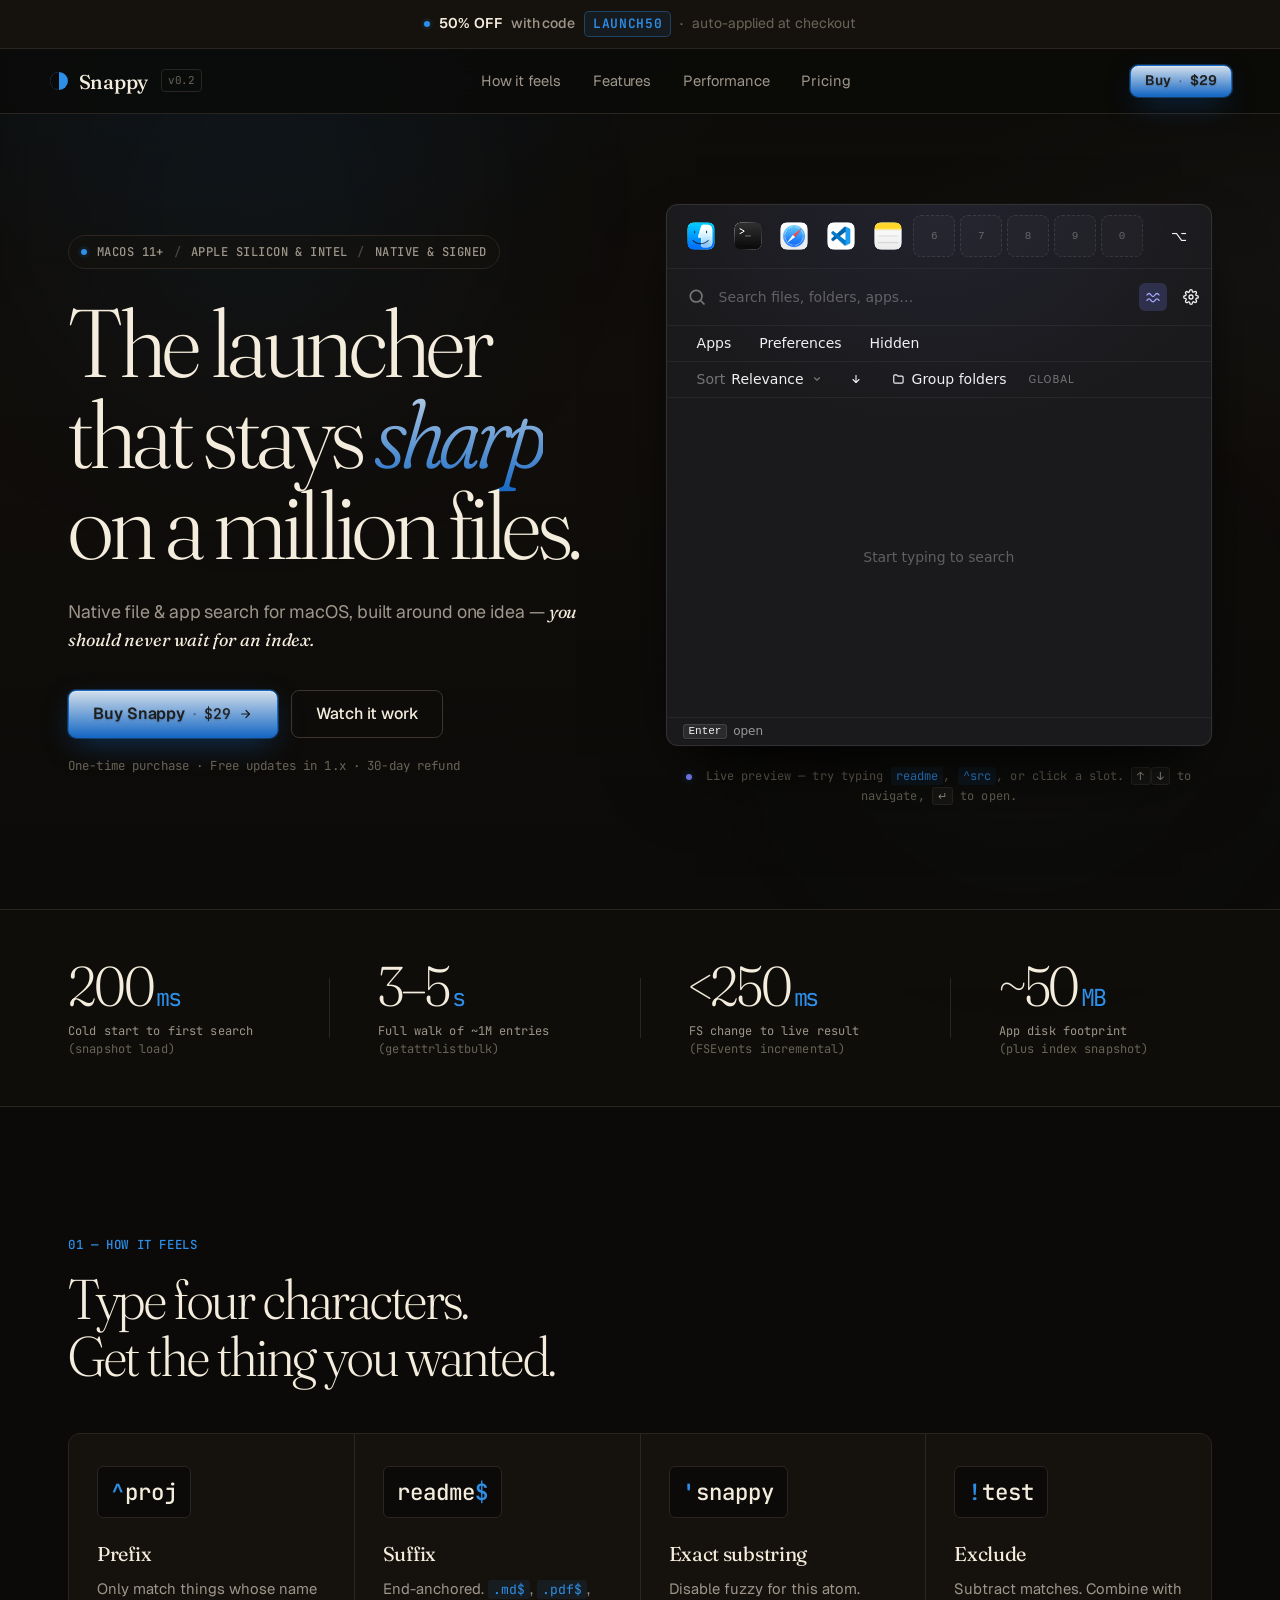
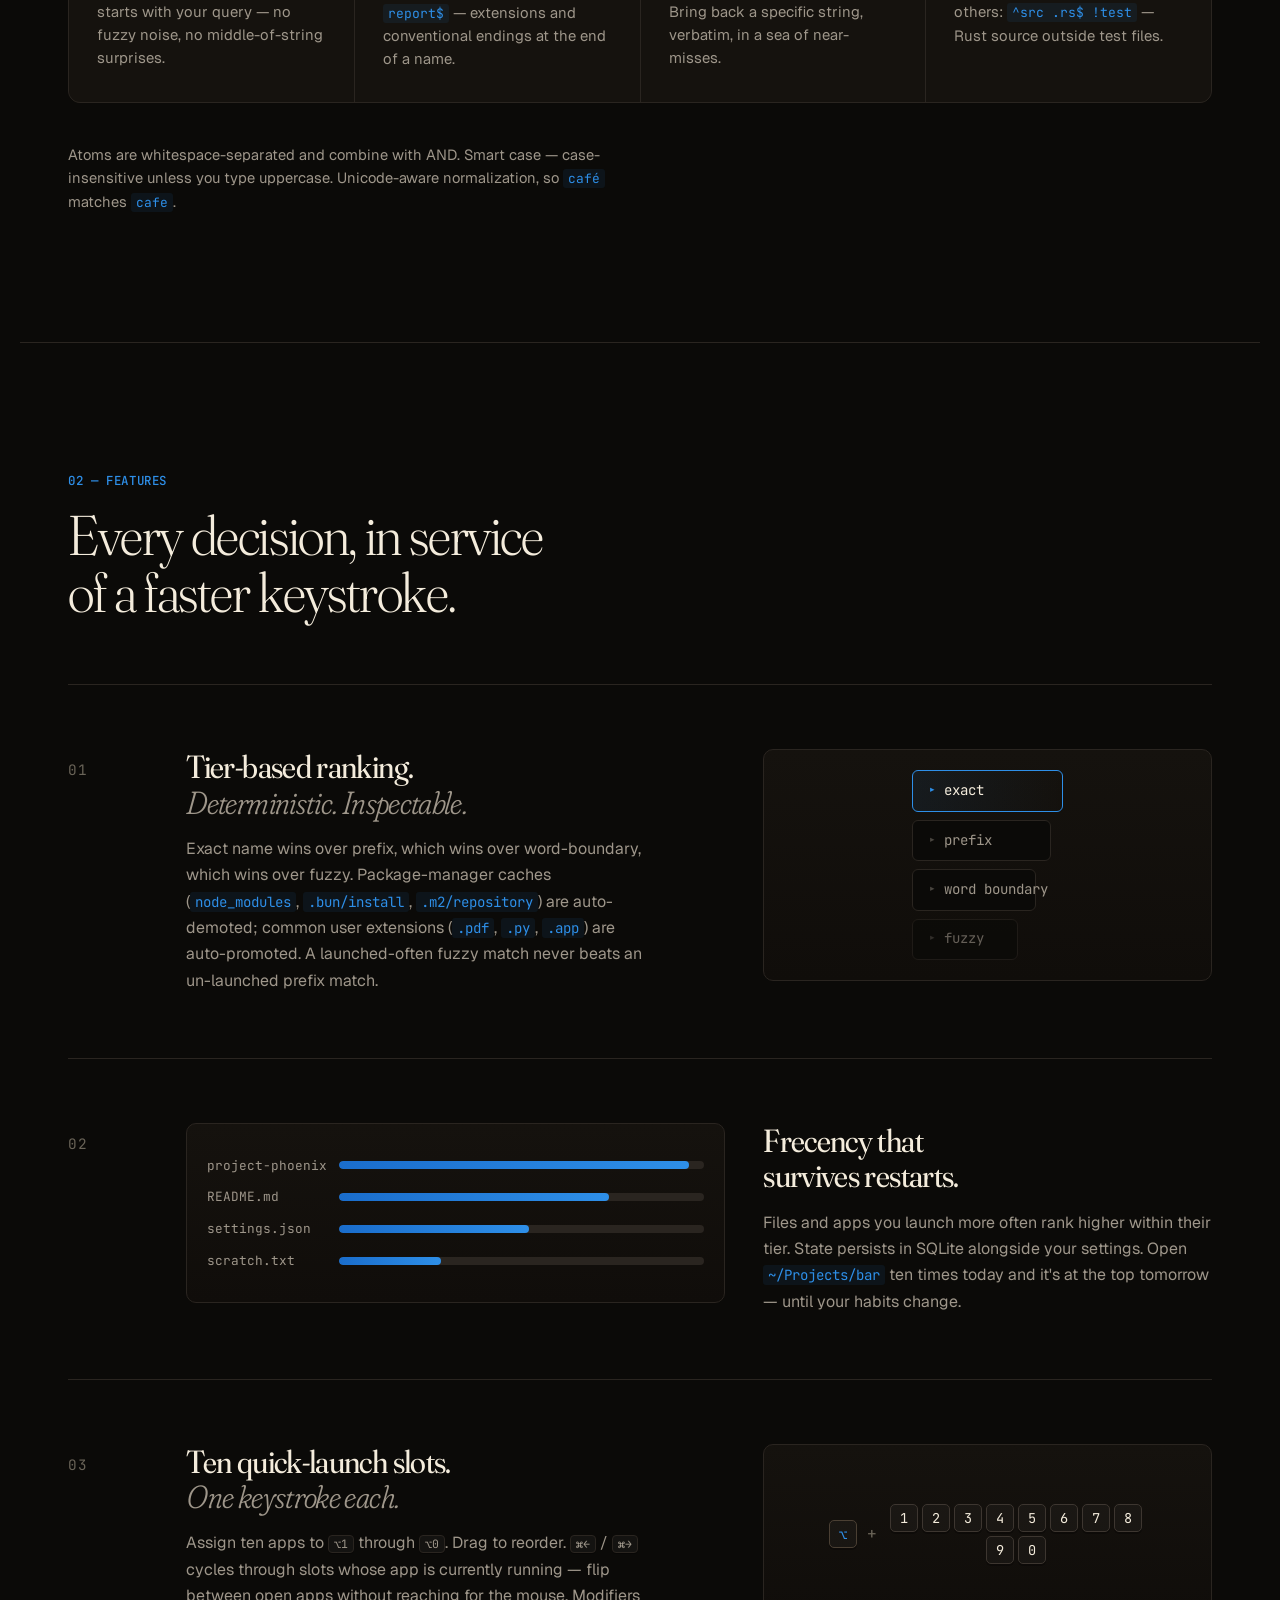
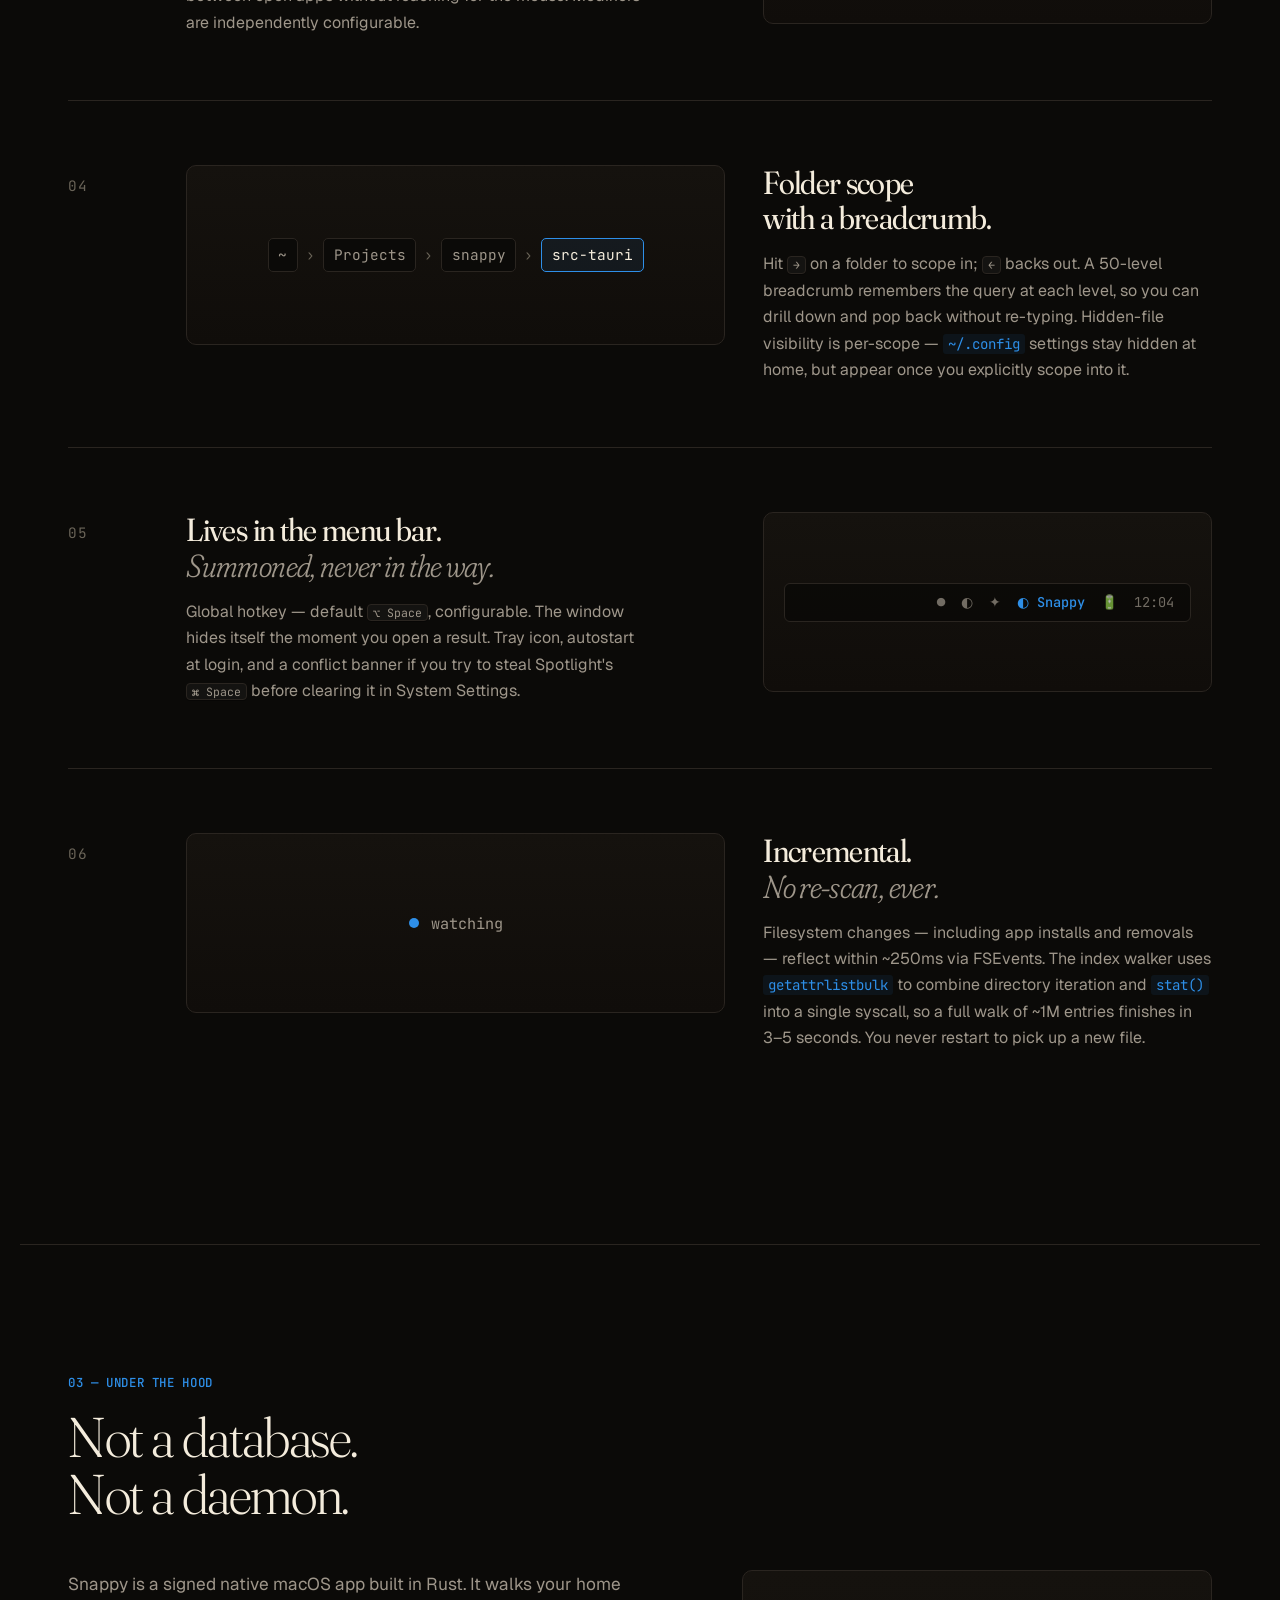
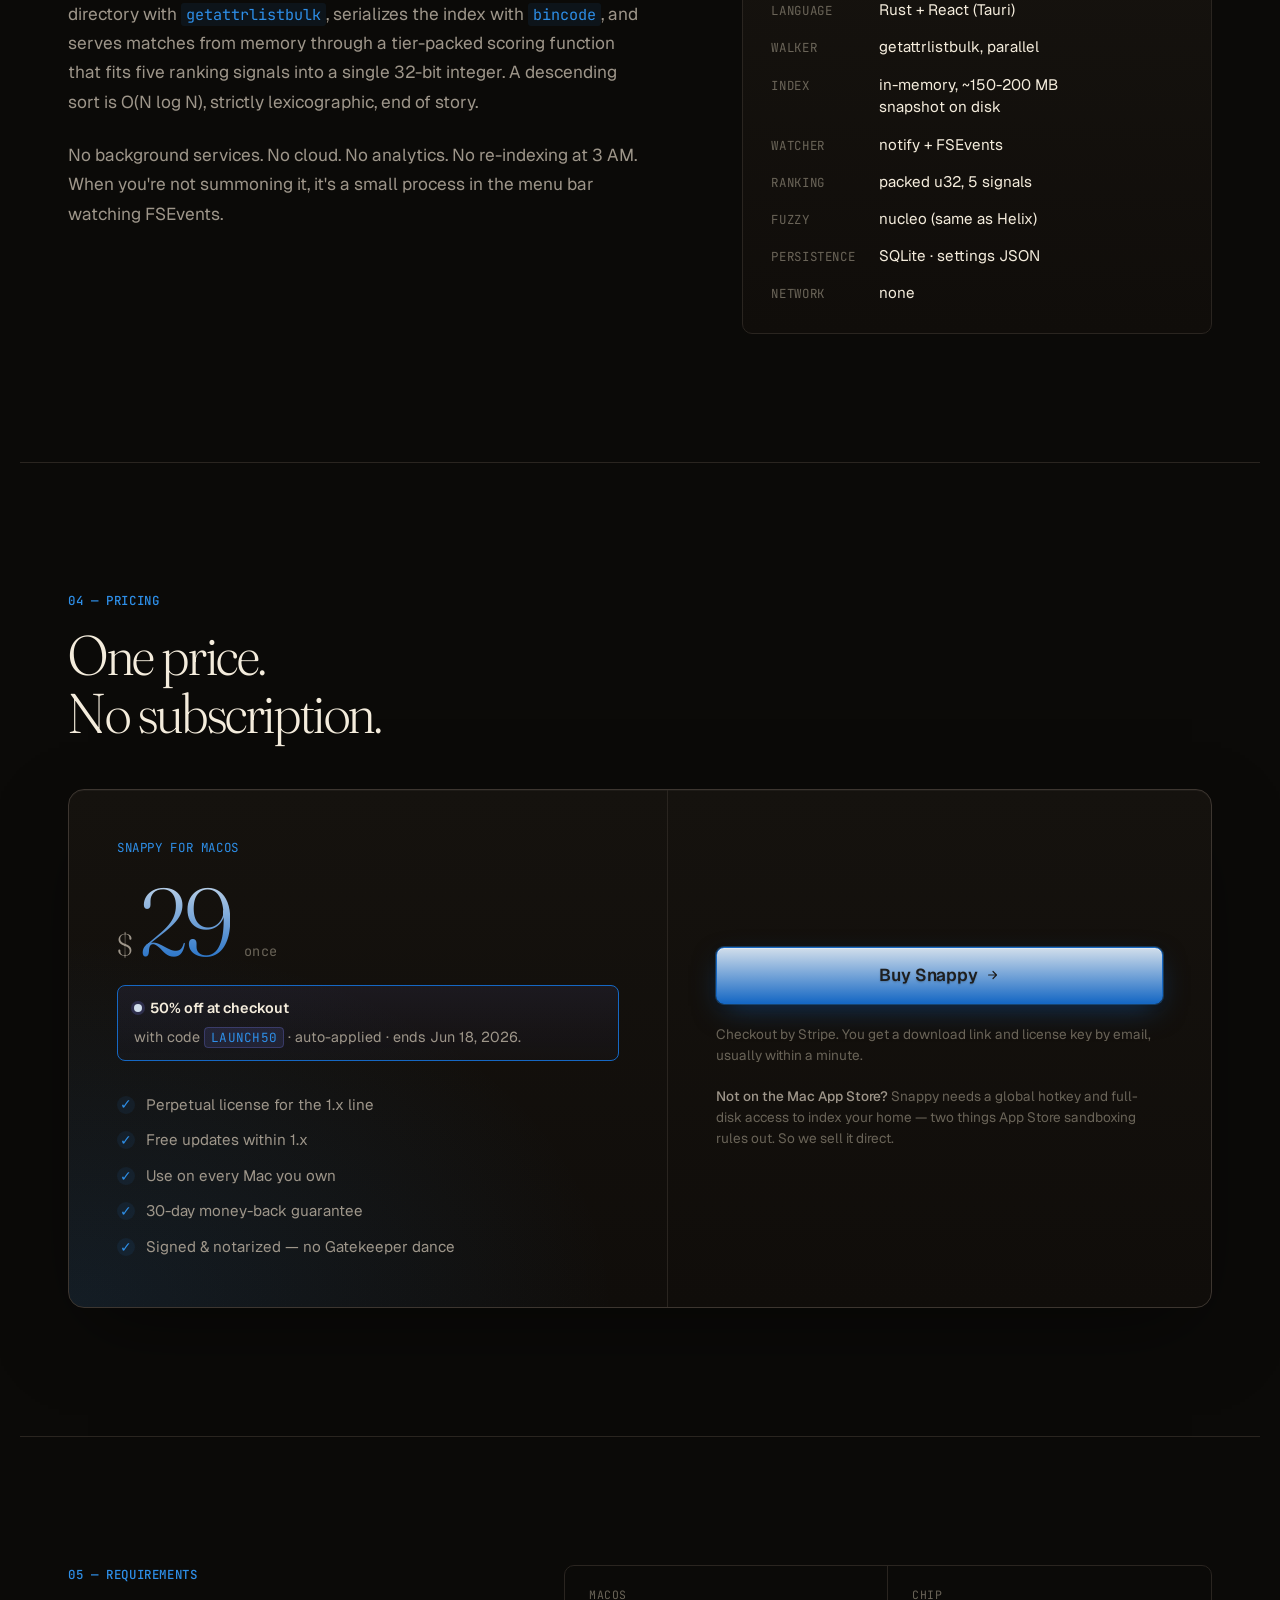
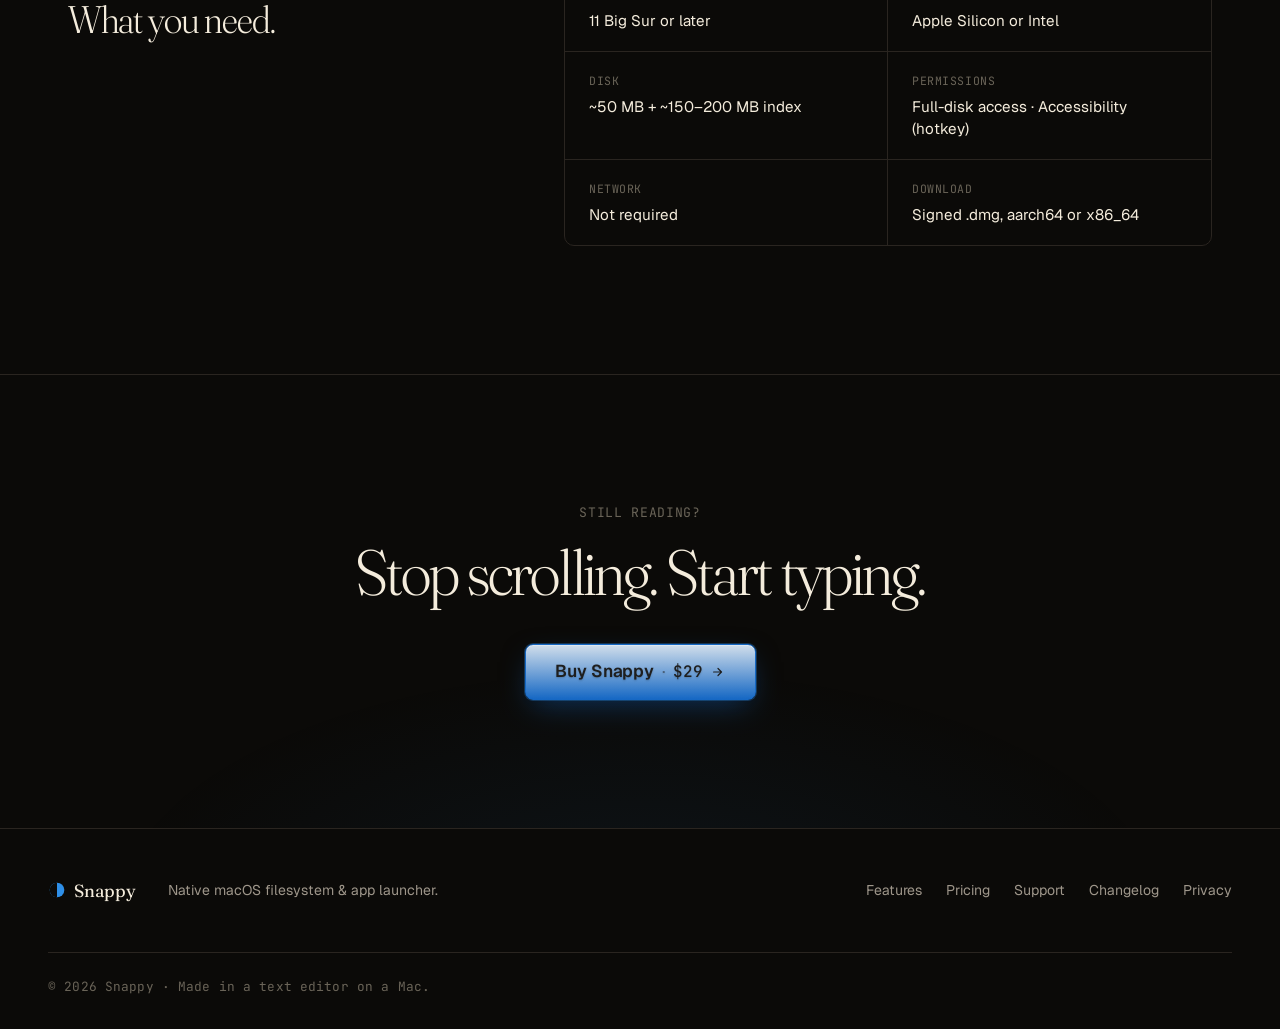
==== snappy/index.html @ 2b44cb4c "Merge commit '862b6ed8b3ac1a062ae8e673505c0d4c113460d5' as 'snappy'" ====
<!DOCTYPE html>
<html lang="en">
<head>
<meta charset="UTF-8" />
<meta name="viewport" content="width=device-width, initial-scale=1.0" />
<title>Snappy — Instant file &amp; app search for macOS</title>
<meta name="description" content="Native macOS filesystem and application launcher. Instant on million-file home directories. Built with Tauri." />
<meta property="og:title" content="Snappy — Instant file &amp; app search for macOS" />
<meta property="og:description" content="Native macOS filesystem and application launcher. Instant on million-file home directories." />
<link rel="icon" href="data:image/svg+xml;utf8,%3Csvg xmlns='http://www.w3.org/2000/svg' viewBox='0 0 64 64'%3E%3Ccircle cx='32' cy='32' r='26' fill='%232e8fe8'/%3E%3Cpath d='M32 6a26 26 0 1 0 0 52z' fill='%230c0c0e'/%3E%3C/svg%3E" />
<link rel="preconnect" href="https://fonts.googleapis.com" />
<link rel="preconnect" href="https://fonts.gstatic.com" crossorigin />
<link href="https://fonts.googleapis.com/css2?family=Fraunces:ital,opsz,wght,SOFT,WONK@0,9..144,300..900,0..100,0..1;1,9..144,300..900,0..100,0..1&family=Geist:wght@300..700&family=JetBrains+Mono:wght@400;500;600&display=swap" rel="stylesheet" />
<link rel="stylesheet" href="styles.css" />
</head>
<body>
<div class="grain" aria-hidden="true"></div>
<div class="glow glow-tl" aria-hidden="true"></div>
<div class="glow glow-br" aria-hidden="true"></div>

<div class="promo-banner" hidden>
  <span class="promo-banner-dot" aria-hidden="true"></span>
  <strong>50% OFF</strong>
  <span>with code</span>
  <code>LAUNCH50</code>
  <span class="promo-banner-sep" aria-hidden="true">·</span>
  <span class="promo-banner-aside">auto-applied at checkout</span>
</div>

<header class="nav">
  <a href="#top" class="logo" aria-label="Snappy home">
    <svg class="logo-mark" viewBox="0 0 32 32" aria-hidden="true">
      <circle cx="16" cy="16" r="13" fill="currentColor" />
      <path d="M16 3a13 13 0 1 0 0 26z" fill="var(--bg)" />
    </svg>
    <span class="logo-text">Snappy</span>
    <span class="logo-version">v0.2</span>
  </a>
  <nav class="nav-links" aria-label="Primary">
    <a href="#how">How it feels</a>
    <a href="#features">Features</a>
    <a href="#performance">Performance</a>
    <a href="#pricing">Pricing</a>
  </nav>
  <a href="https://buy.stripe.com/cNi14p1mAfZDdtW1yK4ow00" class="btn btn-primary btn-sm">
    <span>Buy</span><span class="btn-sep">·</span><span>$29</span>
  </a>
</header>

<main id="top">

<!-- ============ HERO ============ -->
<section class="hero">
  <div class="hero-copy">
    <p class="eyebrow">
      <span class="eyebrow-dot"></span>
      <span>macOS 11+</span>
      <span class="eyebrow-sep">/</span>
      <span>Apple Silicon &amp; Intel</span>
      <span class="eyebrow-sep">/</span>
      <span>Native &amp; signed</span>
    </p>
    <h1 class="display">
      The launcher<br />
      that stays <em>sharp</em><br />
      on <span class="nowrap">a million</span> files.
    </h1>
    <p class="lede">
      Native file &amp; app search for macOS, built around one idea —
      <span class="accent-text">you should never wait for an index.</span>
    </p>
    <div class="cta-row">
      <a href="https://buy.stripe.com/cNi14p1mAfZDdtW1yK4ow00" class="btn btn-primary btn-lg">
        <span>Buy Snappy</span>
        <span class="btn-sep">·</span>
        <span class="btn-price">$29</span>
        <svg class="btn-arrow" viewBox="0 0 16 16" aria-hidden="true"><path d="M3 8h9m0 0L8 4m4 4l-4 4" stroke="currentColor" stroke-width="1.4" fill="none" stroke-linecap="round" stroke-linejoin="round"/></svg>
      </a>
      <a href="#how" class="btn btn-ghost btn-lg">Watch it work</a>
    </div>
    <p class="cta-sub">
      One-time purchase · Free updates in 1.x · 30-day refund
    </p>
  </div>

  <!-- ============ LIVE APP PREVIEW — faithful replica ============ -->
  <div class="hero-demo">
    <div class="app-preview" id="appPreview">
      <div class="app-frame">
        <!-- Quick-launch row -->
        <div class="ql-row" role="toolbar" aria-label="Quick launch slots">
          <button class="ql-slot" data-slot="0" data-app="finder" type="button"></button>
          <button class="ql-slot" data-slot="1" data-app="terminal" type="button"></button>
          <button class="ql-slot" data-slot="2" data-app="safari" type="button"></button>
          <button class="ql-slot" data-slot="3" data-app="code" type="button"></button>
          <button class="ql-slot" data-slot="4" data-app="notes" type="button"></button>
          <button class="ql-slot ql-empty" data-slot="5" type="button"><span>6</span></button>
          <button class="ql-slot ql-empty" data-slot="6" type="button"><span>7</span></button>
          <button class="ql-slot ql-empty" data-slot="7" type="button"><span>8</span></button>
          <button class="ql-slot ql-empty" data-slot="8" type="button"><span>9</span></button>
          <button class="ql-slot ql-empty" data-slot="9" type="button"><span>0</span></button>
          <div class="ql-spacer"></div>
          <button class="ql-mod" type="button" aria-label="Modifier">⌥</button>
        </div>

        <!-- Search bar + gear -->
        <div class="sb-wrap">
          <div class="sb-row">
            <svg class="sb-icon" viewBox="0 0 24 24" fill="none" stroke="currentColor" stroke-width="2" aria-hidden="true">
              <circle cx="11" cy="11" r="7"/>
              <path d="m21 21-4.3-4.3"/>
            </svg>
            <input
              class="sb-input"
              id="appInput"
              type="text"
              autocomplete="off"
              autocorrect="off"
              autocapitalize="off"
              spellcheck="false"
              placeholder="Search files, folders, apps…"
              aria-label="Search"
            />
            <button class="sb-fuzzy is-active" id="fuzzyBtn" type="button" aria-label="Toggle fuzzy matching" aria-pressed="true">
              <svg viewBox="0 0 24 24" fill="none" stroke="currentColor" stroke-width="2" stroke-linecap="round" stroke-linejoin="round" aria-hidden="true">
                <path d="M3 9c2-3 4-3 6 0s4 3 6 0 4-3 6 0"/>
                <path d="M3 17c2-3 4-3 6 0s4 3 6 0 4-3 6 0"/>
              </svg>
            </button>
          </div>
          <button class="sb-gear" type="button" aria-label="Settings">
            <svg viewBox="0 0 24 24" fill="none" stroke="currentColor" stroke-width="2" aria-hidden="true">
              <circle cx="12" cy="12" r="3"/>
              <path d="M19.4 15a1.65 1.65 0 0 0 .33 1.82l.06.06a2 2 0 1 1-2.83 2.83l-.06-.06a1.65 1.65 0 0 0-1.82-.33 1.65 1.65 0 0 0-1 1.51V21a2 2 0 1 1-4 0v-.09a1.65 1.65 0 0 0-1-1.51 1.65 1.65 0 0 0-1.82.33l-.06.06a2 2 0 1 1-2.83-2.83l.06-.06a1.65 1.65 0 0 0 .33-1.82 1.65 1.65 0 0 0-1.51-1H3a2 2 0 1 1 0-4h.09a1.65 1.65 0 0 0 1.51-1 1.65 1.65 0 0 0-.33-1.82l-.06-.06a2 2 0 1 1 2.83-2.83l.06.06a1.65 1.65 0 0 0 1.82.33h0a1.65 1.65 0 0 0 1-1.51V3a2 2 0 1 1 4 0v.09a1.65 1.65 0 0 0 1 1.51h0a1.65 1.65 0 0 0 1.82-.33l.06-.06a2 2 0 1 1 2.83 2.83l-.06.06a1.65 1.65 0 0 0-.33 1.82v0a1.65 1.65 0 0 0 1.51 1H21a2 2 0 1 1 0 4h-.09a1.65 1.65 0 0 0-1.51 1z"/>
            </svg>
          </button>
        </div>

        <!-- Toggles -->
        <div class="tg-row">
          <button class="tg-pill" data-toggle="apps" type="button">Apps</button>
          <button class="tg-pill" data-toggle="prefs" type="button">Preferences</button>
          <button class="tg-pill" data-toggle="hidden" type="button">Hidden</button>
        </div>

        <!-- Sort row -->
        <div class="so-row">
          <button class="so-dropdown" type="button">
            <span class="so-label">Sort</span>
            <span class="so-value">Relevance</span>
            <svg viewBox="0 0 12 12" aria-hidden="true"><path d="M3 4.5l3 3 3-3" stroke="currentColor" stroke-width="1.4" fill="none" stroke-linecap="round" stroke-linejoin="round"/></svg>
          </button>
          <button class="so-dir" type="button" aria-label="Descending">
            <svg viewBox="-4 -4 32 32" fill="none" stroke="currentColor" stroke-width="2.25" stroke-linecap="round" stroke-linejoin="round" aria-hidden="true">
              <path d="M12 5v14"/>
              <path d="m6 13 6 6 6-6"/>
            </svg>
          </button>
          <button class="so-group" type="button">
            <svg viewBox="0 0 24 24" fill="none" stroke="currentColor" stroke-width="2" stroke-linecap="round" stroke-linejoin="round" aria-hidden="true">
              <path d="M3 7a2 2 0 0 1 2-2h3l2 2h7a2 2 0 0 1 2 2v8a2 2 0 0 1-2 2H5a2 2 0 0 1-2-2z"/>
            </svg>
            <span>Group folders</span>
          </button>
          <span class="so-scope">global</span>
        </div>

        <!-- Result list -->
        <div class="rl-list" id="rlList" role="listbox" aria-label="Search results"></div>

        <!-- Shortcut hints -->
        <div class="hn-row" id="hnRow">
          <span class="hn-hint"><kbd>Enter</kbd> <span>open</span></span>
          <span class="hn-hint hn-dir" hidden><kbd>→</kbd> <span>scope to folder</span></span>
        </div>
      </div>
    </div>

    <p class="app-preview-hint">
      <span class="app-hint-dot"></span>
      Live preview — try typing <code>readme</code>, <code>^src</code>, or click a slot. <kbd>↑</kbd><kbd>↓</kbd> to navigate, <kbd>↵</kbd> to open.
    </p>
  </div>
</section>

<!-- ============ STATS STRIP ============ -->
<section class="stats">
  <div class="stats-inner">
    <div class="stat">
      <span class="stat-num">200<span class="stat-unit">ms</span></span>
      <span class="stat-label">Cold start to first search<br /><em>(snapshot load)</em></span>
    </div>
    <div class="stat-sep" aria-hidden="true"></div>
    <div class="stat">
      <span class="stat-num">3–5<span class="stat-unit">s</span></span>
      <span class="stat-label">Full walk of ~1M entries<br /><em>(getattrlistbulk)</em></span>
    </div>
    <div class="stat-sep" aria-hidden="true"></div>
    <div class="stat">
      <span class="stat-num">&lt;250<span class="stat-unit">ms</span></span>
      <span class="stat-label">FS change to live result<br /><em>(FSEvents incremental)</em></span>
    </div>
    <div class="stat-sep" aria-hidden="true"></div>
    <div class="stat">
      <span class="stat-num">~50<span class="stat-unit">MB</span></span>
      <span class="stat-label">App disk footprint<br /><em>(plus index snapshot)</em></span>
    </div>
  </div>
</section>

<!-- ============ HOW IT FEELS ============ -->
<section id="how" class="how">
  <div class="section-head">
    <p class="section-kicker">01 — How it feels</p>
    <h2 class="section-title">Type four characters.<br />Get the thing you wanted.</h2>
  </div>

  <div class="how-grid">
    <article class="how-card">
      <div class="how-query">
        <span class="q-op">^</span><span>proj</span>
      </div>
      <h3 class="how-title">Prefix</h3>
      <p class="how-body">Only match things whose name starts with your query — no fuzzy noise, no middle-of-string surprises.</p>
    </article>
    <article class="how-card">
      <div class="how-query">
        <span>readme</span><span class="q-op">$</span>
      </div>
      <h3 class="how-title">Suffix</h3>
      <p class="how-body">End-anchored. <code>.md$</code>, <code>.pdf$</code>, <code>report$</code> — extensions and conventional endings at the end of a name.</p>
    </article>
    <article class="how-card">
      <div class="how-query">
        <span class="q-op">'</span><span>snappy</span>
      </div>
      <h3 class="how-title">Exact substring</h3>
      <p class="how-body">Disable fuzzy for this atom. Bring back a specific string, verbatim, in a sea of near-misses.</p>
    </article>
    <article class="how-card">
      <div class="how-query">
        <span class="q-op">!</span><span>test</span>
      </div>
      <h3 class="how-title">Exclude</h3>
      <p class="how-body">Subtract matches. Combine with others: <code>^src .rs$ !test</code> — Rust source outside test files.</p>
    </article>
  </div>

  <p class="how-note">
    Atoms are whitespace-separated and combine with AND. Smart case —
    case-insensitive unless you type uppercase. Unicode-aware normalization,
    so <code>café</code> matches <code>cafe</code>.
  </p>
</section>

<!-- ============ FEATURES (EDITORIAL) ============ -->
<section id="features" class="features">
  <div class="section-head">
    <p class="section-kicker">02 — Features</p>
    <h2 class="section-title">Every decision, in service<br />of a faster keystroke.</h2>
  </div>

  <div class="feat">
    <div class="feat-num">01</div>
    <div class="feat-body">
      <h3 class="feat-title">Tier-based ranking.<br /><em>Deterministic. Inspectable.</em></h3>
      <p>
        Exact name wins over prefix, which wins over word-boundary, which wins
        over fuzzy. Package-manager caches (<code>node_modules</code>,
        <code>.bun/install</code>, <code>.m2/repository</code>) are auto-demoted;
        common user extensions (<code>.pdf</code>, <code>.py</code>,
        <code>.app</code>) are auto-promoted. A launched-often fuzzy match
        never beats an un-launched prefix match.
      </p>
    </div>
    <div class="feat-art">
      <pre class="tier-stack"><span class="tier-line t1">exact</span><span class="tier-line t2">prefix</span><span class="tier-line t3">word&nbsp;boundary</span><span class="tier-line t4">fuzzy</span></pre>
    </div>
  </div>

  <div class="feat feat-flip">
    <div class="feat-num">02</div>
    <div class="feat-body">
      <h3 class="feat-title">Frecency that<br />survives restarts.</h3>
      <p>
        Files and apps you launch more often rank higher within their tier.
        State persists in SQLite alongside your settings. Open
        <code>~/Projects/bar</code> ten times today and it's at the top
        tomorrow — until your habits change.
      </p>
    </div>
    <div class="feat-art">
      <div class="frec-bars">
        <div class="frec-row"><span>project-phoenix</span><div class="frec-bar" style="--w:96%"></div></div>
        <div class="frec-row"><span>README.md</span><div class="frec-bar" style="--w:74%"></div></div>
        <div class="frec-row"><span>settings.json</span><div class="frec-bar" style="--w:52%"></div></div>
        <div class="frec-row"><span>scratch.txt</span><div class="frec-bar" style="--w:28%"></div></div>
      </div>
    </div>
  </div>

  <div class="feat">
    <div class="feat-num">03</div>
    <div class="feat-body">
      <h3 class="feat-title">Ten quick-launch slots.<br /><em>One keystroke each.</em></h3>
      <p>
        Assign ten apps to <kbd>⌥1</kbd> through <kbd>⌥0</kbd>. Drag to reorder.
        <kbd>⌘←</kbd> / <kbd>⌘→</kbd> cycles through slots whose app is
        currently running — flip between open apps without reaching for the
        mouse. Modifiers are independently configurable.
      </p>
    </div>
    <div class="feat-art">
      <div class="slot-demo">
        <div class="slot-key">⌥</div>
        <div class="slot-plus">+</div>
        <div class="slot-keys">
          <span>1</span><span>2</span><span>3</span><span>4</span><span>5</span><span>6</span><span>7</span><span>8</span><span>9</span><span>0</span>
        </div>
      </div>
    </div>
  </div>

  <div class="feat feat-flip">
    <div class="feat-num">04</div>
    <div class="feat-body">
      <h3 class="feat-title">Folder scope<br />with a breadcrumb.</h3>
      <p>
        Hit <kbd>→</kbd> on a folder to scope in; <kbd>←</kbd> backs out.
        A 50-level breadcrumb remembers the query at each level, so you
        can drill down and pop back without re-typing. Hidden-file
        visibility is per-scope — <code>~/.config</code> settings stay
        hidden at home, but appear once you explicitly scope into it.
      </p>
    </div>
    <div class="feat-art">
      <div class="crumb">
        <span class="crumb-seg">~</span>
        <span class="crumb-arr">›</span>
        <span class="crumb-seg">Projects</span>
        <span class="crumb-arr">›</span>
        <span class="crumb-seg">snappy</span>
        <span class="crumb-arr">›</span>
        <span class="crumb-seg crumb-active">src-tauri</span>
      </div>
    </div>
  </div>

  <div class="feat">
    <div class="feat-num">05</div>
    <div class="feat-body">
      <h3 class="feat-title">Lives in the menu bar.<br /><em>Summoned, never in the way.</em></h3>
      <p>
        Global hotkey — default <kbd>⌥ Space</kbd>, configurable. The window
        hides itself the moment you open a result. Tray icon, autostart at
        login, and a conflict banner if you try to steal Spotlight's
        <kbd>⌘ Space</kbd> before clearing it in System Settings.
      </p>
    </div>
    <div class="feat-art">
      <div class="menubar">
        <span class="mb-item">●</span>
        <span class="mb-item">◐</span>
        <span class="mb-item">✦</span>
        <span class="mb-item mb-snappy">◐ Snappy</span>
        <span class="mb-item">🔋</span>
        <span class="mb-item">12:04</span>
      </div>
    </div>
  </div>

  <div class="feat feat-flip">
    <div class="feat-num">06</div>
    <div class="feat-body">
      <h3 class="feat-title">Incremental.<br /><em>No re-scan, ever.</em></h3>
      <p>
        Filesystem changes — including app installs and removals — reflect
        within ~250ms via FSEvents. The index walker uses
        <code>getattrlistbulk</code> to combine directory iteration and
        <code>stat()</code> into a single syscall, so a full walk of
        ~1M entries finishes in 3–5 seconds. You never restart to
        pick up a new file.
      </p>
    </div>
    <div class="feat-art">
      <div class="pulse">
        <span class="pulse-dot"></span>
        <span class="pulse-text">watching</span>
      </div>
    </div>
  </div>
</section>

<!-- ============ PERFORMANCE / TECH ============ -->
<section id="performance" class="perf">
  <div class="section-head">
    <p class="section-kicker">03 — Under the hood</p>
    <h2 class="section-title">Not a database.<br />Not a daemon.</h2>
  </div>
  <div class="perf-grid">
    <div class="perf-col">
      <p class="perf-lede">
        Snappy is a signed native macOS app built in Rust. It walks your
        home directory with <code>getattrlistbulk</code>, serializes the index
        with <code>bincode</code>, and serves matches from memory through a
        tier-packed scoring function that fits five ranking signals into a
        single 32-bit integer. A descending sort is O(N log N), strictly
        lexicographic, end of story.
      </p>
      <p class="perf-lede">
        No background services. No cloud. No analytics.
        No re-indexing at 3 AM. When you're not summoning it, it's a
        small process in the menu bar watching FSEvents.
      </p>
    </div>
    <div class="perf-col">
      <dl class="spec">
        <dt>Language</dt><dd>Rust + React (Tauri)</dd>
        <dt>Walker</dt><dd>getattrlistbulk, parallel</dd>
        <dt>Index</dt><dd>in-memory, ~150-200 MB<br />snapshot on disk</dd>
        <dt>Watcher</dt><dd>notify + FSEvents</dd>
        <dt>Ranking</dt><dd>packed u32, 5 signals</dd>
        <dt>Fuzzy</dt><dd>nucleo (same as Helix)</dd>
        <dt>Persistence</dt><dd>SQLite · settings JSON</dd>
        <dt>Network</dt><dd>none</dd>
      </dl>
    </div>
  </div>
</section>

<!-- ============ PRICING ============ -->
<section id="pricing" class="pricing">
  <div class="section-head">
    <p class="section-kicker">04 — Pricing</p>
    <h2 class="section-title">One price.<br />No subscription.</h2>
  </div>

  <div class="price-card">
    <div class="price-left">
      <p class="price-eyebrow">Snappy for macOS</p>
      <div class="price-tag">
        <span class="price-currency">$</span>
        <span class="price-amount">29</span>
        <span class="price-once">once</span>
      </div>
      <p class="price-promo" hidden>
        <span class="promo-dot" aria-hidden="true"></span>
        <strong>50% off at checkout</strong>
        <span>with code <code>LAUNCH50</code> · auto-applied · ends Jun 18, 2026.</span>
      </p>
      <ul class="price-list">
        <li><span class="check">✓</span> Perpetual license for the 1.x line</li>
        <li><span class="check">✓</span> Free updates within 1.x</li>
        <li><span class="check">✓</span> Use on every Mac you own</li>
        <li><span class="check">✓</span> 30-day money-back guarantee</li>
        <li><span class="check">✓</span> Signed &amp; notarized — no Gatekeeper dance</li>
      </ul>
    </div>
    <div class="price-right">
      <a href="https://buy.stripe.com/cNi14p1mAfZDdtW1yK4ow00" class="btn btn-primary btn-xl btn-block">
        <span>Buy Snappy</span>
        <svg class="btn-arrow" viewBox="0 0 16 16" aria-hidden="true"><path d="M3 8h9m0 0L8 4m4 4l-4 4" stroke="currentColor" stroke-width="1.4" fill="none" stroke-linecap="round" stroke-linejoin="round"/></svg>
      </a>
      <p class="price-note">
        Checkout by Stripe. You get a download link and license key
        by email, usually within a minute.
      </p>
      <p class="price-why">
        <strong>Not on the Mac App Store?</strong> Snappy needs a global
        hotkey and full-disk access to index your home — two things
        App Store sandboxing rules out. So we sell it direct.
      </p>
    </div>
  </div>
</section>

<!-- ============ REQUIREMENTS ============ -->
<section id="requirements" class="req">
  <div class="req-grid">
    <div>
      <p class="section-kicker">05 — Requirements</p>
      <h2 class="section-title small">What you need.</h2>
    </div>
    <dl class="req-specs">
      <div><dt>macOS</dt><dd>11 Big Sur or later</dd></div>
      <div><dt>Chip</dt><dd>Apple Silicon or Intel</dd></div>
      <div><dt>Disk</dt><dd>~50 MB + ~150–200 MB index</dd></div>
      <div><dt>Permissions</dt><dd>Full-disk access · Accessibility (hotkey)</dd></div>
      <div><dt>Network</dt><dd>Not required</dd></div>
      <div><dt>Download</dt><dd>Signed .dmg, aarch64 or x86_64</dd></div>
    </dl>
  </div>
</section>

<!-- ============ FINAL CTA ============ -->
<section class="final-cta">
  <p class="final-quiet">Still reading?</p>
  <h2 class="final-head">Stop scrolling. Start typing.</h2>
  <a href="https://buy.stripe.com/cNi14p1mAfZDdtW1yK4ow00" class="btn btn-primary btn-xl">
    <span>Buy Snappy</span>
    <span class="btn-sep">·</span>
    <span class="btn-price">$29</span>
    <svg class="btn-arrow" viewBox="0 0 16 16" aria-hidden="true"><path d="M3 8h9m0 0L8 4m4 4l-4 4" stroke="currentColor" stroke-width="1.4" fill="none" stroke-linecap="round" stroke-linejoin="round"/></svg>
  </a>
</section>

</main>

<footer class="footer">
  <div class="footer-inner">
    <div class="footer-brand">
      <svg class="logo-mark" viewBox="0 0 32 32" aria-hidden="true">
        <circle cx="16" cy="16" r="13" fill="currentColor" />
        <path d="M16 3a13 13 0 1 0 0 26z" fill="var(--bg)" />
      </svg>
      <span>Snappy</span>
    </div>
    <p class="footer-tag">Native macOS filesystem &amp; app launcher.</p>
    <nav class="footer-links">
      <a href="#features">Features</a>
      <a href="#pricing">Pricing</a>
      <a href="mailto:YOUR_SUPPORT_EMAIL">Support</a>
      <a href="#">Changelog</a>
      <a href="#">Privacy</a>
    </nav>
    <p class="footer-legal">
      © 2026 Snappy · Made in a text editor on a Mac.
    </p>
  </div>
</footer>

<script src="script.js"></script>
<script>
  // Launch promo gate: the discount code is auto-applied only when the
  // page is loaded from a /launch-promo path. Keeps the main URL at
  // list price; partners / campaign links point at /launch-promo/ to
  // unlock 50% off.
  (function () {
    if (!/\/launch-promo(\/|$)/.test(location.pathname)) return;
    document
      .querySelectorAll(".price-promo[hidden], .promo-banner[hidden]")
      .forEach((el) => el.removeAttribute("hidden"));
    document.querySelectorAll('a[href*="buy.stripe.com"]').forEach((a) => {
      const url = new URL(a.href);
      url.searchParams.set("prefilled_promo_code", "LAUNCH50");
      a.href = url.toString();
    });
  })();
</script>
</body>
</html>
---- snappy/styles.css ----
/* ==========================================================================
   Snappy — marketing site
   Aesthetic: refined editorial, warm-dark, technical precision.
   ========================================================================== */

:root {
  --bg: #0b0a08;
  --bg-warm: #100d0a;
  --bg-panel: #15120e;
  --bg-panel-2: #1b1812;
  --border: #2a2520;
  --border-bright: #3d3630;
  --border-warm: #4a3f33;

  --text: #f4ecdc;
  --text-dim: #9e968a;
  --text-faint: #6a6458;
  --text-mute: #4a4640;

  --accent: #2e8fe8;
  --accent-bright: #6eb4ff;
  --accent-deep: #1a6dcc;
  --accent-top: #d1deeb;
  --accent-bottom: #1668c4;
  --accent-gradient: linear-gradient(180deg, var(--accent-top) 0%, var(--accent-bottom) 100%);
  --accent-glow: rgba(46, 143, 232, 0.18);
  --accent-soft: rgba(46, 143, 232, 0.08);

  --green: #7ec49a;
  --blue: #7ab0d1;

  --serif: "Fraunces", "Times New Roman", serif;
  --sans: "Geist", -apple-system, BlinkMacSystemFont, "SF Pro Text", sans-serif;
  --mono: "JetBrains Mono", ui-monospace, SFMono-Regular, Menlo, monospace;

  --maxw: 1240px;
  --gutter: clamp(1.25rem, 4vw, 3rem);
  --section-y: clamp(5rem, 10vw, 9rem);
}

* { box-sizing: border-box; }
html, body { margin: 0; padding: 0; }
html { scroll-behavior: smooth; }

body {
  background: var(--bg);
  color: var(--text);
  font-family: var(--sans);
  font-size: 16px;
  line-height: 1.55;
  font-feature-settings: "ss01", "cv11";
  -webkit-font-smoothing: antialiased;
  -moz-osx-font-smoothing: grayscale;
  overflow-x: hidden;
  position: relative;
}

/* Subtle warm gradient underlay */
body::before {
  content: "";
  position: fixed;
  inset: 0;
  background:
    radial-gradient(ellipse 80% 50% at 15% 0%, rgba(46, 143, 232, 0.05), transparent 60%),
    radial-gradient(ellipse 60% 40% at 100% 30%, rgba(122, 176, 209, 0.03), transparent 55%),
    linear-gradient(180deg, var(--bg) 0%, var(--bg-warm) 40%, var(--bg) 100%);
  pointer-events: none;
  z-index: -2;
}

/* Film grain */
.grain {
  position: fixed;
  inset: -10%;
  z-index: -1;
  pointer-events: none;
  opacity: 0.05;
  mix-blend-mode: overlay;
  background-image: url("data:image/svg+xml;utf8,<svg xmlns='http://www.w3.org/2000/svg' width='200' height='200'><filter id='n'><feTurbulence type='fractalNoise' baseFrequency='0.9' numOctaves='2' stitchTiles='stitch'/><feColorMatrix values='0 0 0 0 1  0 0 0 0 1  0 0 0 0 1  0 0 0 0.6 0'/></filter><rect width='100%25' height='100%25' filter='url(%23n)'/></svg>");
}

.glow {
  position: fixed;
  z-index: -1;
  pointer-events: none;
  filter: blur(100px);
  opacity: 0.6;
}
.glow-tl {
  top: -20%; left: -10%;
  width: 60vw; height: 60vw;
  background: radial-gradient(circle, rgba(46, 143, 232, 0.12), transparent 60%);
}
.glow-br {
  bottom: -20%; right: -10%;
  width: 60vw; height: 60vw;
  background: radial-gradient(circle, rgba(122, 176, 209, 0.06), transparent 60%);
}

/* ==========================================================================
   Selection / focus
   ========================================================================== */
::selection { background: var(--accent); color: var(--bg); }
a:focus-visible, button:focus-visible {
  outline: 2px solid var(--accent);
  outline-offset: 3px;
  border-radius: 2px;
}

/* ==========================================================================
   NAV
   ========================================================================== */
.nav {
  position: sticky;
  top: 0;
  z-index: 100;
  display: flex;
  align-items: center;
  gap: clamp(1rem, 4vw, 3rem);
  padding: 1rem var(--gutter);
  background: rgba(11, 10, 8, 0.72);
  backdrop-filter: saturate(140%) blur(18px);
  -webkit-backdrop-filter: saturate(140%) blur(18px);
  border-bottom: 1px solid var(--border);
}

.logo {
  display: inline-flex;
  align-items: center;
  gap: 0.55rem;
  color: var(--text);
  text-decoration: none;
  font-family: var(--serif);
  font-weight: 500;
  font-size: 1.25rem;
  letter-spacing: -0.01em;
}
.logo-mark {
  width: 22px;
  height: 22px;
  color: var(--accent);
  flex: none;
}
.logo-text { letter-spacing: -0.015em; }
.logo-version {
  font-family: var(--mono);
  font-size: 0.68rem;
  font-weight: 400;
  color: var(--text-faint);
  padding: 2px 6px;
  border: 1px solid var(--border);
  border-radius: 4px;
  margin-left: 0.25rem;
  transform: translateY(-1px);
}

.nav-links {
  display: flex;
  gap: 2rem;
  margin-left: auto;
  margin-right: auto;
}
.nav-links a {
  color: var(--text-dim);
  text-decoration: none;
  font-size: 0.92rem;
  letter-spacing: -0.005em;
  transition: color 0.15s ease;
}
.nav-links a:hover { color: var(--text); }

@media (max-width: 760px) {
  .nav-links { display: none; }
  .nav { gap: 1rem; }
  .logo-version { display: none; }
}

/* ==========================================================================
   BUTTONS
   ========================================================================== */
.btn {
  --btn-pad-y: 0.7rem;
  --btn-pad-x: 1.25rem;
  --btn-fs: 0.92rem;
  display: inline-flex;
  align-items: center;
  gap: 0.5rem;
  padding: var(--btn-pad-y) var(--btn-pad-x);
  font-family: var(--sans);
  font-size: var(--btn-fs);
  font-weight: 500;
  letter-spacing: -0.005em;
  text-decoration: none;
  border-radius: 8px;
  border: 1px solid transparent;
  transition: all 0.18s ease;
  cursor: pointer;
  white-space: nowrap;
  line-height: 1;
}
.btn-sm { --btn-pad-y: 0.5rem; --btn-pad-x: 0.9rem; --btn-fs: 0.86rem; }
.btn-lg { --btn-pad-y: 0.95rem; --btn-pad-x: 1.5rem; --btn-fs: 1rem; }
.btn-xl { --btn-pad-y: 1.15rem; --btn-pad-x: 1.85rem; --btn-fs: 1.08rem; }
.btn-block { display: flex; justify-content: center; width: 100%; }

.btn-primary {
  background: var(--accent-gradient);
  color: #1e1e1e;
  border-color: var(--accent-bottom);
  text-shadow: 0 1px 2px rgba(0, 0, 0, 0.2);
  box-shadow:
    0 1px 0 rgba(255, 255, 255, 0.3) inset,
    0 0 0 1px rgba(46, 143, 232, 0.3),
    0 10px 30px -8px rgba(22, 104, 196, 0.5),
    0 2px 6px rgba(0, 0, 0, 0.3);
  font-weight: 600;
}
.btn-primary:hover {
  transform: translateY(-1px);
  filter: brightness(1.06);
  box-shadow:
    0 1px 0 rgba(255, 255, 255, 0.35) inset,
    0 0 0 1px rgba(46, 143, 232, 0.45),
    0 14px 40px -8px rgba(22, 104, 196, 0.65),
    0 2px 6px rgba(0, 0, 0, 0.3);
}
.btn-primary .btn-arrow { transition: transform 0.2s ease; }
.btn-primary:hover .btn-arrow { transform: translateX(3px); }

.btn-ghost {
  background: transparent;
  color: var(--text);
  border-color: var(--border-bright);
}
.btn-ghost:hover {
  background: var(--bg-panel);
  border-color: var(--border-warm);
}

.btn-sep {
  color: currentColor;
  opacity: 0.5;
  font-weight: 400;
}
.btn-price {
  font-family: var(--mono);
  font-size: 0.92em;
  font-weight: 500;
}
.btn-arrow { width: 14px; height: 14px; }

/* ==========================================================================
   HERO
   ========================================================================== */
.hero {
  display: grid;
  grid-template-columns: minmax(0, 1fr) minmax(0, 1fr);
  gap: clamp(2rem, 4vw, 3.5rem);
  align-items: center;
  max-width: var(--maxw);
  margin: 0 auto;
  padding: clamp(3rem, 7vw, 6rem) var(--gutter) clamp(4rem, 8vw, 7rem);
  position: relative;
}
@media (max-width: 960px) {
  .hero { grid-template-columns: 1fr; }
}

.eyebrow {
  display: inline-flex;
  align-items: center;
  gap: 0.6rem;
  font-family: var(--mono);
  font-size: 0.76rem;
  font-weight: 500;
  letter-spacing: 0.04em;
  color: var(--text-dim);
  text-transform: uppercase;
  margin: 0 0 1.75rem;
  padding: 0.4rem 0.75rem;
  border: 1px solid var(--border);
  border-radius: 100px;
  background: rgba(21, 18, 14, 0.5);
}
.eyebrow-dot {
  width: 6px;
  height: 6px;
  border-radius: 50%;
  background: var(--accent);
  box-shadow: 0 0 0 3px var(--accent-soft);
  animation: pulse 2s ease-in-out infinite;
}
.eyebrow-sep { color: var(--text-mute); }

@keyframes pulse {
  0%, 100% { box-shadow: 0 0 0 3px rgba(46, 143, 232, 0.1); }
  50% { box-shadow: 0 0 0 5px rgba(46, 143, 232, 0.2); }
}

.display {
  font-family: var(--serif);
  font-weight: 300;
  font-size: clamp(2.75rem, 7.5vw, 6rem);
  line-height: 0.95;
  letter-spacing: -0.035em;
  margin: 0 0 1.75rem;
  color: var(--text);
  font-variation-settings: "opsz" 144, "SOFT" 30, "WONK" 0;
}
.display em {
  font-style: italic;
  font-weight: 300;
  font-variation-settings: "opsz" 144, "SOFT" 100, "WONK" 1;
  background: var(--accent-gradient);
  -webkit-background-clip: text;
  background-clip: text;
  -webkit-text-fill-color: transparent;
  color: transparent;
  font-feature-settings: "ss01";
}
.nowrap { white-space: nowrap; }

.lede {
  font-size: clamp(1.05rem, 1.4vw, 1.2rem);
  line-height: 1.55;
  color: var(--text-dim);
  margin: 0 0 2.25rem;
  max-width: 32em;
  letter-spacing: -0.005em;
}
.accent-text {
  color: var(--text);
  font-style: italic;
  font-family: var(--serif);
  font-weight: 400;
}

.cta-row {
  display: flex;
  gap: 0.85rem;
  flex-wrap: wrap;
  margin-bottom: 1.1rem;
}
.cta-sub {
  font-family: var(--mono);
  font-size: 0.78rem;
  color: var(--text-faint);
  margin: 0;
  letter-spacing: 0.01em;
}

/* ==========================================================================
   LIVE APP PREVIEW — faithful replica of the real Snappy app
   Uses the app's actual values from src/index.css and components:
   - Background rgb(26,26,28), border rgba(255,255,255,0.1), radius 12px
   - Accent indigo #7c81ff, system font, tailwind-derived spacing
   ========================================================================== */

/* Scoped design tokens — do NOT leak to page-level variables */
.app-preview {
  --ap-bg: rgb(26, 26, 28);
  --ap-surface: #252528;
  --ap-border: rgba(255, 255, 255, 0.08);
  --ap-border-strong: rgba(255, 255, 255, 0.1);
  --ap-border-soft: rgba(255, 255, 255, 0.05);
  --ap-text: #f0f0f3;
  --ap-text-dim: rgba(255, 255, 255, 0.55);
  --ap-text-mute: rgba(255, 255, 255, 0.4);
  --ap-text-faint: rgba(255, 255, 255, 0.3);
  --ap-accent: #7c81ff;
  --ap-accent-fg: #a6a9ff;
  --ap-accent-bg: rgba(124, 129, 255, 0.2);
  --ap-accent-border: rgba(124, 129, 255, 0.3);
  --ap-font: -apple-system, BlinkMacSystemFont, "SF Pro Text", system-ui, "Segoe UI", Helvetica, Arial, sans-serif;
  --ap-font-mono: ui-monospace, SFMono-Regular, "SF Mono", Menlo, Consolas, monospace;
}

.hero-demo {
  position: relative;
  display: flex;
  flex-direction: column;
  align-items: center;
  gap: 1.25rem;
}

.app-preview {
  width: 100%;
  max-width: 640px;
  font-family: var(--ap-font);
  color: var(--ap-text);
  background: var(--ap-bg);
  border-radius: 12px;
  border: 1px solid var(--ap-border-strong);
  box-shadow:
    0 40px 80px -30px rgba(0, 0, 0, 0.85),
    0 20px 40px -20px rgba(0, 0, 0, 0.6),
    0 0 0 1px rgba(255, 255, 255, 0.02);
  overflow: hidden;
  font-size: 14px;
  line-height: 1.3;
  letter-spacing: -0.005em;
  position: relative;
  /* subtle outer glow, not warm */
  isolation: isolate;
}
.app-preview::before {
  content: "";
  position: absolute;
  inset: -1px;
  background: radial-gradient(ellipse 80% 60% at 50% 0%, rgba(124, 129, 255, 0.08), transparent 70%);
  pointer-events: none;
  z-index: -1;
  border-radius: inherit;
}
.app-preview * { box-sizing: border-box; }
.app-preview button { font: inherit; color: inherit; background: none; border: 0; cursor: pointer; }
.app-preview input { font: inherit; color: inherit; background: none; border: 0; outline: 0; padding: 0; }

.app-frame {
  display: flex;
  flex-direction: column;
  height: 540px;
}

/* ----- Quick launch row (h-16, px-4) ----- */
.ql-row {
  display: flex;
  align-items: center;
  gap: 5px;
  padding: 0 14px;
  height: 64px;
  border-bottom: 1px solid var(--ap-border-soft);
}
.ql-slot {
  position: relative;
  flex: 0 1 52px;
  aspect-ratio: 1;
  min-width: 40px;
  max-width: 52px;
  padding: 0;
  border-radius: 8px;
  background: rgba(255, 255, 255, 0.05);
  border: 1px solid var(--ap-border-soft);
  display: flex;
  align-items: center;
  justify-content: center;
  transition: background 0.15s ease, border-color 0.15s ease, transform 0.1s ease;
}
.ql-slot:hover { background: rgba(255, 255, 255, 0.1); }
.ql-slot.ql-empty {
  background: rgba(255, 255, 255, 0.02);
  border: 1px dashed rgba(255, 255, 255, 0.1);
  color: var(--ap-text-faint);
}
.ql-slot.ql-empty:hover { background: rgba(255, 255, 255, 0.05); }
.ql-slot.ql-empty span {
  font-family: var(--ap-font-mono);
  font-size: 11px;
}
.ql-slot.is-selected {
  box-shadow: 0 0 0 2px var(--ap-accent), 0 0 0 4px var(--ap-bg);
}
.ql-slot.is-active {
  animation: ap-bounce 0.35s ease;
}
@keyframes ap-bounce {
  0%, 100% { transform: scale(1); }
  40% { transform: scale(0.92); }
  70% { transform: scale(1.04); }
}
.ql-slot .app-icon {
  width: 82%;
  height: 82%;
  object-fit: contain;
  pointer-events: none;
  -webkit-user-drag: none;
}
.ql-spacer { flex: 1; min-width: 0; }
.ql-mod {
  margin-left: 8px;
  width: 36px;
  height: 36px;
  padding: 0;
  border-radius: 6px;
  border: 1px solid rgba(255, 255, 255, 0.1);
  background: rgba(255, 255, 255, 0.03);
  color: rgba(255, 255, 255, 0.7);
  font-family: var(--ap-font-mono);
  font-size: 14px;
  display: flex;
  align-items: center;
  justify-content: center;
  transition: background 0.15s ease;
  flex: none;
}
.ql-mod:hover { background: rgba(255, 255, 255, 0.1); }

/* ----- Search bar (h-14, px-5) ----- */
.sb-wrap {
  display: flex;
  align-items: center;
  border-bottom: 1px solid var(--ap-border-soft);
}
.sb-row {
  flex: 1;
  display: flex;
  align-items: center;
  gap: 12px;
  padding: 0 8px 0 20px;
  height: 56px;
}
.sb-icon {
  width: 20px;
  height: 20px;
  color: var(--ap-text-mute);
  flex: none;
}
.sb-input {
  flex: 1;
  min-width: 0;
  font-size: 18px;
  line-height: 1;
  color: var(--ap-text);
  caret-color: var(--ap-accent);
  height: 100%;
}
.sb-input::placeholder { color: var(--ap-text-faint); }
.sb-input::selection { background: var(--ap-accent-bg); color: var(--ap-text); }
.sb-fuzzy {
  flex: none;
  padding: 6px;
  border-radius: 6px;
  border: 1px solid transparent;
  color: var(--ap-text-mute);
  transition: all 0.15s ease;
}
.sb-fuzzy svg { width: 16px; height: 16px; display: block; }
.sb-fuzzy:hover { color: rgba(255, 255, 255, 0.8); background: rgba(255, 255, 255, 0.05); }
.sb-fuzzy.is-active {
  background: var(--ap-accent-bg);
  color: var(--ap-accent-fg);
  border-color: var(--ap-accent-border);
}
.sb-gear {
  flex: none;
  padding: 0 12px 0 8px;
  color: var(--ap-text-mute);
  transition: color 0.15s ease;
  height: 56px;
  display: flex;
  align-items: center;
}
.sb-gear svg { width: 16px; height: 16px; }
.sb-gear:hover { color: rgba(255, 255, 255, 0.8); }

/* ----- Toggles (h-9, px-5) ----- */
.tg-row {
  display: flex;
  align-items: center;
  gap: 8px;
  padding: 0 20px;
  height: 36px;
  border-bottom: 1px solid var(--ap-border-soft);
}
.tg-pill {
  padding: 4px 10px;
  border-radius: 6px;
  font-size: 12px;
  font-weight: 500;
  border: 1px solid var(--ap-border-soft);
  background: rgba(255, 255, 255, 0.05);
  color: rgba(255, 255, 255, 0.5);
  transition: all 0.15s ease;
}
.tg-pill:hover { background: rgba(255, 255, 255, 0.1); }
.tg-pill.is-active {
  background: var(--ap-accent-bg);
  color: var(--ap-accent-fg);
  border-color: var(--ap-accent-border);
}

/* ----- Sort row (h-9, px-5) ----- */
.so-row {
  display: flex;
  align-items: center;
  gap: 8px;
  padding: 0 20px;
  height: 36px;
  border-bottom: 1px solid var(--ap-border-soft);
  flex-wrap: wrap;
}
.so-dropdown {
  display: inline-flex;
  align-items: center;
  gap: 6px;
  padding: 4px 8px 4px 10px;
  border-radius: 6px;
  border: 1px solid var(--ap-border-strong);
  background: rgba(255, 255, 255, 0.04);
  font-size: 12px;
  color: rgba(255, 255, 255, 0.85);
  transition: background 0.15s ease;
}
.so-dropdown:hover { background: rgba(255, 255, 255, 0.08); }
.so-dropdown .so-label { color: var(--ap-text-mute); }
.so-dropdown .so-value { color: var(--ap-text); font-weight: 500; }
.so-dropdown svg { width: 10px; height: 10px; color: var(--ap-text-mute); margin-left: 2px; }
.so-dir {
  padding: 4px 10px;
  border-radius: 6px;
  border: 1px solid rgba(255, 255, 255, 0.15);
  background: rgba(255, 255, 255, 0.1);
  color: rgba(255, 255, 255, 0.9);
  transition: all 0.15s ease;
  display: flex;
  align-items: center;
  justify-content: center;
}
.so-dir svg { width: 16px; height: 16px; transition: transform 0.2s ease; }
.so-dir.is-asc svg { transform: rotate(180deg); }
.so-dir:hover { background: rgba(255, 255, 255, 0.15); }
.so-group {
  display: inline-flex;
  align-items: center;
  gap: 6px;
  padding: 4px 10px;
  border-radius: 6px;
  border: 1px solid rgba(255, 255, 255, 0.1);
  background: rgba(255, 255, 255, 0.05);
  color: rgba(255, 255, 255, 0.6);
  font-size: 12px;
  transition: all 0.15s ease;
}
.so-group:hover { background: rgba(255, 255, 255, 0.1); }
.so-group.is-active {
  background: rgba(255, 255, 255, 0.2);
  border-color: rgba(255, 255, 255, 0.25);
  color: white;
}
.so-group svg { width: 14px; height: 14px; }
.so-scope {
  margin-left: 4px;
  font-size: 10px;
  text-transform: uppercase;
  letter-spacing: 0.1em;
  color: var(--ap-text-mute);
}

/* ----- Result list ----- */
.rl-list {
  flex: 1;
  min-height: 0;
  overflow-y: auto;
}
.rl-list::-webkit-scrollbar { width: 8px; }
.rl-list::-webkit-scrollbar-thumb { background: rgba(255, 255, 255, 0.12); border-radius: 4px; }
.rl-empty {
  height: 100%;
  display: flex;
  align-items: center;
  justify-content: center;
  color: var(--ap-text-faint);
  font-size: 14px;
  padding: 2rem 1rem;
  text-align: center;
}
.rl-row {
  display: flex;
  align-items: center;
  gap: 12px;
  padding: 0 20px;
  height: 44px;
  cursor: pointer;
  transition: background 0.08s ease;
}
.rl-row:hover { background: rgba(255, 255, 255, 0.05); }
.rl-row.is-selected { background: rgba(255, 255, 255, 0.1); }
.rl-row.is-opening {
  animation: ap-flash 0.35s ease;
}
@keyframes ap-flash {
  0% { background: rgba(124, 129, 255, 0.25); }
  100% { background: transparent; }
}
.rl-icon {
  width: 36px;
  height: 36px;
  flex: none;
  color: var(--ap-text-dim);
  display: flex;
  align-items: center;
  justify-content: center;
}
.rl-icon svg { width: 36px; height: 36px; }
.rl-icon.is-app {
  width: 36px;
  height: 36px;
  border-radius: 7px;
  background: linear-gradient(160deg, #3a3a40, #24242a);
  color: rgba(255, 255, 255, 0.85);
  font-weight: 600;
  font-size: 14px;
  letter-spacing: -0.01em;
}
.rl-icon.rl-icon-img {
  width: 36px;
  height: 36px;
  display: flex;
  align-items: center;
  justify-content: center;
}
.rl-icon.rl-icon-img img {
  width: 36px;
  height: 36px;
  object-fit: contain;
  -webkit-user-drag: none;
}
.rl-text {
  flex: 1;
  min-width: 0;
}
.rl-name {
  font-size: 14px;
  color: var(--ap-text);
  white-space: nowrap;
  overflow: hidden;
  text-overflow: ellipsis;
}
.rl-name mark {
  background: transparent;
  color: var(--ap-accent-fg);
  font-weight: 500;
}
.rl-subtitle {
  font-size: 12px;
  color: var(--ap-text-mute);
  white-space: nowrap;
  overflow: hidden;
  text-overflow: ellipsis;
}

/* ----- Shortcut hints (h-7, px-4) ----- */
.hn-row {
  display: flex;
  align-items: center;
  gap: 12px;
  padding: 0 16px;
  height: 28px;
  border-top: 1px solid var(--ap-border-soft);
  font-size: 12px;
  color: var(--ap-text-dim);
}
.hn-hint {
  display: inline-flex;
  align-items: center;
  gap: 6px;
}
.hn-hint[hidden] { display: none; }
.app-preview kbd {
  font-family: var(--ap-font-mono);
  font-size: 11px;
  padding: 1px 5px;
  background: rgba(255, 255, 255, 0.08);
  border: 1px solid rgba(255, 255, 255, 0.1);
  border-radius: 3px;
  color: var(--ap-text);
  line-height: 1;
  box-shadow: 0 1px 0 rgba(0, 0, 0, 0.3);
}

/* ----- Hint below widget ----- */
.app-preview-hint {
  margin: 0;
  max-width: 560px;
  font-family: var(--mono);
  font-size: 0.75rem;
  color: var(--text-faint);
  text-align: center;
  letter-spacing: 0.01em;
  line-height: 1.7;
}
.app-preview-hint code {
  color: var(--accent);
  background: var(--accent-soft);
  padding: 1px 5px;
  border-radius: 3px;
  font-family: var(--mono);
}
.app-preview-hint kbd {
  font-family: var(--mono);
  font-size: 0.7rem;
  padding: 1px 5px;
  background: rgba(255, 255, 255, 0.04);
  border: 1px solid var(--border);
  border-radius: 3px;
  color: var(--text-dim);
  line-height: 1;
}
.app-hint-dot {
  display: inline-block;
  width: 6px;
  height: 6px;
  border-radius: 50%;
  background: #7c81ff;
  box-shadow: 0 0 8px rgba(46, 143, 232, 0.5);
  animation: ap-pulse-hint 2s ease-in-out infinite;
  vertical-align: middle;
  margin-right: 6px;
}
@keyframes ap-pulse-hint {
  0%, 100% { opacity: 0.8; }
  50% { opacity: 0.3; }
}

/* Shared kbd for rest of page (outside app preview) */
body kbd:not(.app-preview kbd):not(.app-preview-hint kbd) {
  font-family: var(--mono);
  font-size: 0.72em;
  padding: 2px 5px;
  background: rgba(255, 255, 255, 0.04);
  border: 1px solid var(--border);
  border-radius: 4px;
  color: var(--text-dim);
  line-height: 1;
  display: inline-block;
  box-shadow: 0 1px 0 rgba(0, 0, 0, 0.3);
}

@media (max-width: 960px) {
  .app-preview { max-width: 100%; }
  .app-frame { min-height: 420px; }
  .ql-slot { width: 44px; height: 44px; }
  .ql-slot .app-glyph { width: 32px; height: 32px; font-size: 12px; }
  .ql-mod { width: 30px; height: 30px; font-size: 12px; }
  .ql-row { height: 56px; gap: 4px; padding: 0 12px; }
}

/* ==========================================================================
   STATS STRIP
   ========================================================================== */
.stats {
  border-top: 1px solid var(--border);
  border-bottom: 1px solid var(--border);
  background: rgba(21, 18, 14, 0.4);
}
.stats-inner {
  max-width: var(--maxw);
  margin: 0 auto;
  padding: clamp(2rem, 4vw, 3rem) var(--gutter);
  display: flex;
  gap: clamp(1.5rem, 4vw, 3rem);
  align-items: center;
  justify-content: space-between;
}
.stat {
  display: flex;
  flex-direction: column;
  gap: 0.5rem;
  flex: 1;
}
.stat-num {
  font-family: var(--serif);
  font-weight: 300;
  font-size: clamp(2rem, 4.5vw, 3.5rem);
  line-height: 1;
  letter-spacing: -0.04em;
  color: var(--text);
  font-variation-settings: "opsz" 144, "SOFT" 50;
}
.stat-unit {
  font-family: var(--mono);
  font-size: 0.42em;
  font-weight: 400;
  color: var(--accent);
  margin-left: 0.2rem;
  vertical-align: baseline;
}
.stat-label {
  font-family: var(--mono);
  font-size: 0.75rem;
  color: var(--text-dim);
  line-height: 1.5;
  letter-spacing: 0.01em;
}
.stat-label em {
  color: var(--text-faint);
  font-style: normal;
}
.stat-sep {
  width: 1px;
  height: 60px;
  background: var(--border);
  flex: none;
}
@media (max-width: 860px) {
  .stats-inner { flex-wrap: wrap; gap: 2rem; }
  .stat { flex: 1 1 calc(50% - 1rem); }
  .stat-sep { display: none; }
}

/* ==========================================================================
   SECTION HEADS
   ========================================================================== */
.section-kicker {
  font-family: var(--mono);
  font-size: 0.78rem;
  font-weight: 500;
  letter-spacing: 0.05em;
  text-transform: uppercase;
  color: var(--accent);
  margin: 0 0 1rem;
}
.section-title {
  font-family: var(--serif);
  font-weight: 300;
  font-size: clamp(2rem, 4.5vw, 3.5rem);
  line-height: 1.02;
  letter-spacing: -0.025em;
  margin: 0 0 3rem;
  color: var(--text);
  font-variation-settings: "opsz" 144, "SOFT" 40;
  max-width: 18ch;
}
.section-title.small {
  font-size: clamp(1.75rem, 3vw, 2.5rem);
  margin-bottom: 0;
}
.section-head {
  max-width: var(--maxw);
  margin: 0 auto;
  padding: 0 var(--gutter);
}

/* ==========================================================================
   HOW IT FEELS
   ========================================================================== */
.how {
  padding: var(--section-y) 0;
  max-width: var(--maxw);
  margin: 0 auto;
  padding-left: var(--gutter);
  padding-right: var(--gutter);
}
.how .section-head { padding: 0; margin: 0 0 3rem; }

.how-grid {
  display: grid;
  grid-template-columns: repeat(auto-fit, minmax(240px, 1fr));
  gap: 1px;
  background: var(--border);
  border: 1px solid var(--border);
  border-radius: 12px;
  overflow: hidden;
}
.how-card {
  background: var(--bg-panel);
  padding: 2rem 1.75rem;
  transition: background 0.2s ease;
  position: relative;
}
.how-card:hover { background: var(--bg-panel-2); }
.how-query {
  font-family: var(--mono);
  font-size: 1.4rem;
  font-weight: 500;
  color: var(--text);
  margin-bottom: 1.25rem;
  display: inline-flex;
  align-items: baseline;
  padding: 0.5rem 0.8rem;
  background: var(--bg);
  border: 1px solid var(--border);
  border-radius: 6px;
}
.q-op {
  color: var(--accent);
  font-weight: 600;
  margin-right: 1px;
}
.how-title {
  font-family: var(--serif);
  font-weight: 400;
  font-size: 1.25rem;
  letter-spacing: -0.015em;
  margin: 0 0 0.5rem;
}
.how-body {
  color: var(--text-dim);
  font-size: 0.93rem;
  line-height: 1.55;
  margin: 0;
}
.how-body code {
  font-family: var(--mono);
  font-size: 0.88em;
  color: var(--accent);
  background: var(--accent-soft);
  padding: 1px 5px;
  border-radius: 3px;
}
.how-note {
  margin: 2.5rem 0 0;
  font-size: 0.92rem;
  color: var(--text-dim);
  max-width: 58ch;
  line-height: 1.6;
}
.how-note code {
  font-family: var(--mono);
  font-size: 0.88em;
  color: var(--accent);
  background: var(--accent-soft);
  padding: 1px 5px;
  border-radius: 3px;
}

/* ==========================================================================
   FEATURES
   ========================================================================== */
.features {
  padding: var(--section-y) 0;
  max-width: var(--maxw);
  margin: 0 auto;
  padding-left: var(--gutter);
  padding-right: var(--gutter);
  border-top: 1px solid var(--border);
}
.features .section-head { padding: 0; margin: 0 0 4rem; }

.feat {
  display: grid;
  grid-template-columns: 80px 1.2fr 1fr;
  gap: clamp(1.5rem, 3vw, 3rem);
  padding: clamp(2.5rem, 5vw, 4rem) 0;
  border-top: 1px solid var(--border);
  align-items: start;
}
.feat:first-of-type { border-top: 1px solid var(--border-bright); }

.feat-flip .feat-art { order: 2; }
.feat-flip .feat-body { order: 3; }

.feat-num {
  font-family: var(--mono);
  font-size: 0.9rem;
  color: var(--text-faint);
  letter-spacing: 0.05em;
  padding-top: 0.6rem;
}
.feat-title {
  font-family: var(--serif);
  font-weight: 400;
  font-size: clamp(1.5rem, 2.5vw, 2rem);
  line-height: 1.1;
  letter-spacing: -0.02em;
  margin: 0 0 1rem;
  font-variation-settings: "opsz" 96, "SOFT" 40;
}
.feat-title em {
  font-style: italic;
  color: var(--text-dim);
  font-weight: 300;
  font-variation-settings: "opsz" 96, "SOFT" 100, "WONK" 1;
}
.feat-body p {
  color: var(--text-dim);
  font-size: 1rem;
  line-height: 1.65;
  margin: 0;
  max-width: 42ch;
}
.feat-body code, .feat-body kbd {
  font-family: var(--mono);
  font-size: 0.88em;
  color: var(--accent);
  background: var(--accent-soft);
  padding: 1px 5px;
  border-radius: 3px;
  border: none;
  box-shadow: none;
}
.feat-body kbd {
  color: var(--text);
  background: rgba(255, 255, 255, 0.04);
  border: 1px solid var(--border);
}

.feat-art {
  padding: 1.25rem;
  border: 1px solid var(--border);
  border-radius: 10px;
  background: linear-gradient(180deg, var(--bg-panel), var(--bg-warm));
  display: flex;
  align-items: center;
  justify-content: center;
  min-height: 180px;
}

@media (max-width: 860px) {
  .feat { grid-template-columns: 1fr; gap: 1.25rem; }
  .feat-flip .feat-body, .feat-flip .feat-art { order: initial; }
  .feat-num { padding-top: 0; }
}

/* Feat artworks */
.tier-stack {
  display: flex;
  flex-direction: column;
  gap: 8px;
  font-family: var(--mono);
  margin: 0;
}
.tier-line {
  padding: 0.55rem 0.9rem;
  border: 1px solid var(--border);
  border-radius: 6px;
  font-size: 0.88rem;
  color: var(--text-dim);
  display: block;
  position: relative;
  background: var(--bg);
}
.tier-line::before {
  content: "▸";
  color: var(--text-mute);
  margin-right: 0.5rem;
}
.tier-line.t1 {
  color: var(--text);
  background: linear-gradient(90deg, var(--accent-soft), transparent);
  border-color: var(--accent);
}
.tier-line.t1::before { color: var(--accent); }
.tier-line.t2 { width: 92%; }
.tier-line.t3 { width: 82%; }
.tier-line.t4 { width: 70%; opacity: 0.6; }

.frec-bars { width: 100%; display: flex; flex-direction: column; gap: 0.75rem; }
.frec-row {
  display: flex;
  align-items: center;
  gap: 0.75rem;
  font-family: var(--mono);
  font-size: 0.8rem;
  color: var(--text-dim);
}
.frec-row span { flex: none; width: 120px; }
.frec-bar {
  flex: 1;
  height: 8px;
  border-radius: 4px;
  background: var(--border);
  position: relative;
  overflow: hidden;
}
.frec-bar::after {
  content: "";
  position: absolute;
  inset: 0;
  width: var(--w, 50%);
  background: linear-gradient(90deg, var(--accent-deep), var(--accent));
  border-radius: 4px;
}

.slot-demo {
  display: flex;
  align-items: center;
  gap: 0.6rem;
  font-family: var(--mono);
}
.slot-key, .slot-keys span {
  min-width: 28px;
  height: 28px;
  padding: 0 6px;
  border: 1px solid var(--border-bright);
  border-radius: 5px;
  background: rgba(255, 255, 255, 0.03);
  display: inline-flex;
  align-items: center;
  justify-content: center;
  color: var(--text);
  font-size: 0.85rem;
  box-shadow: 0 2px 0 rgba(0, 0, 0, 0.3);
}
.slot-key {
  color: var(--accent);
  border-color: var(--border-warm);
}
.slot-plus { color: var(--text-faint); }
.slot-keys {
  display: flex;
  gap: 4px;
  flex-wrap: wrap;
  max-width: 260px;
  justify-content: center;
}

.crumb {
  display: flex;
  align-items: center;
  gap: 0.5rem;
  font-family: var(--mono);
  font-size: 0.9rem;
  color: var(--text-dim);
  flex-wrap: wrap;
}
.crumb-seg {
  padding: 0.3rem 0.6rem;
  border: 1px solid var(--border);
  border-radius: 5px;
  background: var(--bg);
}
.crumb-arr { color: var(--text-faint); }
.crumb-active {
  color: var(--text);
  border-color: var(--accent);
  background: var(--accent-soft);
}

.menubar {
  display: flex;
  align-items: center;
  gap: 1rem;
  padding: 0.5rem 1rem;
  background: rgba(0, 0, 0, 0.4);
  border: 1px solid var(--border);
  border-radius: 6px;
  font-family: var(--mono);
  font-size: 0.85rem;
  color: var(--text-dim);
  width: 100%;
  justify-content: flex-end;
}
.mb-item { opacity: 0.7; }
.mb-snappy {
  opacity: 1;
  color: var(--accent);
  font-weight: 500;
}

.pulse {
  display: flex;
  align-items: center;
  gap: 0.75rem;
  font-family: var(--mono);
  font-size: 0.95rem;
  color: var(--text-dim);
}
.pulse-dot {
  width: 10px;
  height: 10px;
  border-radius: 50%;
  background: var(--accent);
  box-shadow: 0 0 0 0 var(--accent);
  animation: pulse-big 1.8s ease-out infinite;
}
@keyframes pulse-big {
  0% { box-shadow: 0 0 0 0 rgba(46, 143, 232, 0.6); }
  100% { box-shadow: 0 0 0 18px rgba(46, 143, 232, 0); }
}

/* ==========================================================================
   PERFORMANCE / UNDER THE HOOD
   ========================================================================== */
.perf {
  padding: var(--section-y) 0;
  max-width: var(--maxw);
  margin: 0 auto;
  padding-left: var(--gutter);
  padding-right: var(--gutter);
  border-top: 1px solid var(--border);
}
.perf .section-head { padding: 0; margin: 0 0 3rem; }
.perf-grid {
  display: grid;
  grid-template-columns: 1.3fr 1fr;
  gap: clamp(2rem, 5vw, 4rem);
  align-items: start;
}
.perf-lede {
  font-size: 1.08rem;
  line-height: 1.7;
  color: var(--text-dim);
  max-width: 52ch;
  margin: 0 0 1.5rem;
}
.perf-lede code {
  font-family: var(--mono);
  font-size: 0.88em;
  color: var(--accent);
  background: var(--accent-soft);
  padding: 1px 5px;
  border-radius: 3px;
}
.spec {
  display: grid;
  grid-template-columns: max-content 1fr;
  gap: 0.9rem 1.5rem;
  padding: 1.75rem;
  border: 1px solid var(--border);
  border-radius: 10px;
  background: linear-gradient(180deg, var(--bg-panel), var(--bg-warm));
  margin: 0;
}
.spec dt {
  font-family: var(--mono);
  font-size: 0.78rem;
  color: var(--text-faint);
  text-transform: uppercase;
  letter-spacing: 0.05em;
  padding-top: 2px;
}
.spec dd {
  margin: 0;
  font-size: 0.95rem;
  color: var(--text);
  line-height: 1.5;
}
@media (max-width: 860px) {
  .perf-grid { grid-template-columns: 1fr; }
}

/* ==========================================================================
   PRICING
   ========================================================================== */
.pricing {
  padding: var(--section-y) 0;
  max-width: var(--maxw);
  margin: 0 auto;
  padding-left: var(--gutter);
  padding-right: var(--gutter);
  border-top: 1px solid var(--border);
}
.pricing .section-head { padding: 0; margin: 0 0 3rem; }

.price-card {
  display: grid;
  grid-template-columns: 1.1fr 1fr;
  gap: 0;
  border: 1px solid var(--border-bright);
  border-radius: 16px;
  overflow: hidden;
  background:
    radial-gradient(ellipse 80% 120% at 0% 100%, rgba(46, 143, 232, 0.12), transparent 60%),
    linear-gradient(180deg, var(--bg-panel), var(--bg-warm));
  box-shadow:
    0 1px 0 rgba(255, 255, 255, 0.04) inset,
    0 30px 80px -20px rgba(0, 0, 0, 0.5);
}

.price-left { padding: clamp(2rem, 4vw, 3rem); }
.price-right {
  padding: clamp(2rem, 4vw, 3rem);
  border-left: 1px solid var(--border);
  display: flex;
  flex-direction: column;
  gap: 1.25rem;
  justify-content: center;
}

.price-eyebrow {
  font-family: var(--mono);
  font-size: 0.78rem;
  letter-spacing: 0.05em;
  text-transform: uppercase;
  color: var(--accent);
  margin: 0 0 1rem;
}

.price-tag {
  display: flex;
  align-items: baseline;
  gap: 0.4rem;
  font-family: var(--serif);
  font-variation-settings: "opsz" 144, "SOFT" 30;
  color: var(--text);
  margin-bottom: 1rem;
  line-height: 1;
}
.price-anchor {
  font-family: var(--mono);
  font-size: 1.25rem;
  font-weight: 400;
  color: var(--text-faint);
  text-decoration: line-through;
  text-decoration-thickness: 1px;
  text-decoration-color: var(--text-faint);
  letter-spacing: 0;
  margin-right: 0.25rem;
  align-self: center;
  transform: translateY(0.4rem);
}
.price-currency {
  font-size: 2rem;
  font-weight: 300;
  color: var(--text-dim);
}
.price-promo {
  display: flex;
  align-items: baseline;
  flex-wrap: wrap;
  gap: 0.5rem;
  margin: 0 0 2rem;
  padding: 0.75rem 1rem;
  border: 1px solid var(--accent-bottom);
  border-radius: 8px;
  background: linear-gradient(180deg, rgba(124, 129, 255, 0.08), rgba(124, 129, 255, 0.02));
  font-size: 0.9rem;
  line-height: 1.45;
  color: var(--text-dim);
}
.price-promo strong {
  color: var(--text);
  font-weight: 600;
}
.price-promo code {
  font-family: var(--mono);
  font-size: 0.88em;
  color: var(--accent);
  background: rgba(124, 129, 255, 0.12);
  border: 1px solid rgba(124, 129, 255, 0.25);
  padding: 1px 6px;
  border-radius: 4px;
  letter-spacing: 0.02em;
}

/* /launch-promo top banner — revealed by inline script when the path
   matches. Editorial dark band matching the page palette; the code
   pill and "50% OFF" carry the only color. */
.promo-banner {
  display: flex;
  align-items: center;
  justify-content: center;
  flex-wrap: wrap;
  gap: 0.55rem;
  padding: 0.7rem 1rem;
  background: var(--bg-panel);
  color: var(--text-dim);
  font-size: 0.88rem;
  font-weight: 500;
  letter-spacing: -0.003em;
  text-align: center;
  border-bottom: 1px solid var(--border);
  position: relative;
  z-index: 90;
}
.promo-banner strong {
  color: var(--text);
  font-weight: 600;
  letter-spacing: 0.02em;
}
.promo-banner code {
  font-family: var(--mono);
  font-size: 0.92em;
  font-weight: 600;
  color: var(--accent);
  background: var(--accent-soft);
  border: 1px solid rgba(46, 143, 232, 0.35);
  padding: 2px 8px;
  border-radius: 5px;
  letter-spacing: 0.05em;
}
.promo-banner-dot {
  width: 6px;
  height: 6px;
  border-radius: 50%;
  background: var(--accent);
  box-shadow: 0 0 0 3px var(--accent-soft);
  animation: promo-banner-pulse 2s ease-in-out infinite;
}
.promo-banner-sep {
  color: var(--text-faint);
}
.promo-banner-aside {
  color: var(--text-faint);
  font-weight: 400;
}
@keyframes promo-banner-pulse {
  0%, 100% { box-shadow: 0 0 0 3px rgba(46, 143, 232, 0.15); }
  50% { box-shadow: 0 0 0 5px rgba(46, 143, 232, 0.3); }
}
@media (max-width: 520px) {
  .promo-banner-sep,
  .promo-banner-aside { display: none; }
}
.price-promo .promo-dot {
  width: 8px;
  height: 8px;
  border-radius: 50%;
  background: var(--accent-top);
  box-shadow: 0 0 0 3px rgba(124, 129, 255, 0.2);
  flex: none;
  align-self: center;
  animation: promo-pulse 2s ease-in-out infinite;
}
@keyframes promo-pulse {
  0%, 100% { box-shadow: 0 0 0 3px rgba(124, 129, 255, 0.2); }
  50% { box-shadow: 0 0 0 5px rgba(124, 129, 255, 0.3); }
}
.price-amount {
  font-size: clamp(4rem, 8vw, 6rem);
  font-weight: 300;
  letter-spacing: -0.04em;
  background: var(--accent-gradient);
  -webkit-background-clip: text;
  background-clip: text;
  -webkit-text-fill-color: transparent;
  color: transparent;
}
.price-once {
  font-family: var(--mono);
  font-size: 0.85rem;
  color: var(--text-faint);
  font-weight: 400;
  margin-left: 0.5rem;
  letter-spacing: 0.02em;
}

.price-list {
  list-style: none;
  padding: 0;
  margin: 0;
  display: flex;
  flex-direction: column;
  gap: 0.75rem;
}
.price-list li {
  display: flex;
  align-items: center;
  gap: 0.7rem;
  color: var(--text-dim);
  font-size: 0.95rem;
}
.check {
  color: var(--accent);
  font-size: 0.9rem;
  flex: none;
  width: 18px;
  height: 18px;
  display: inline-flex;
  align-items: center;
  justify-content: center;
  border-radius: 50%;
  background: var(--accent-soft);
}

.price-note, .price-why {
  font-size: 0.85rem;
  color: var(--text-faint);
  line-height: 1.55;
  margin: 0;
}
.price-why strong {
  color: var(--text-dim);
  font-weight: 500;
}

@media (max-width: 860px) {
  .price-card { grid-template-columns: 1fr; }
  .price-right { border-left: none; border-top: 1px solid var(--border); }
}

/* ==========================================================================
   REQUIREMENTS
   ========================================================================== */
.req {
  padding: var(--section-y) 0;
  max-width: var(--maxw);
  margin: 0 auto;
  padding-left: var(--gutter);
  padding-right: var(--gutter);
  border-top: 1px solid var(--border);
}
.req-grid {
  display: grid;
  grid-template-columns: 1fr 1.5fr;
  gap: clamp(2rem, 5vw, 4rem);
  align-items: start;
}
.req-specs {
  display: grid;
  grid-template-columns: repeat(2, 1fr);
  gap: 0;
  margin: 0;
  border: 1px solid var(--border);
  border-radius: 10px;
  overflow: hidden;
}
.req-specs > div {
  padding: 1.25rem 1.5rem;
  border-top: 1px solid var(--border);
  border-right: 1px solid var(--border);
}
.req-specs > div:nth-child(1),
.req-specs > div:nth-child(2) { border-top: none; }
.req-specs > div:nth-child(2n) { border-right: none; }
.req-specs dt {
  font-family: var(--mono);
  font-size: 0.72rem;
  color: var(--text-faint);
  text-transform: uppercase;
  letter-spacing: 0.05em;
  margin-bottom: 0.4rem;
}
.req-specs dd {
  margin: 0;
  color: var(--text);
  font-size: 0.95rem;
  line-height: 1.4;
}
@media (max-width: 860px) {
  .req-grid { grid-template-columns: 1fr; }
  .req-specs { grid-template-columns: 1fr; }
  .req-specs > div { border-right: none; }
  .req-specs > div:nth-child(2) { border-top: 1px solid var(--border); }
}

/* ==========================================================================
   FINAL CTA
   ========================================================================== */
.final-cta {
  padding: var(--section-y) var(--gutter);
  text-align: center;
  border-top: 1px solid var(--border);
  position: relative;
  overflow: hidden;
}
.final-cta::before {
  content: "";
  position: absolute;
  inset: 0;
  background: radial-gradient(ellipse 60% 80% at 50% 120%, var(--accent-soft), transparent 70%);
  pointer-events: none;
}
.final-quiet {
  font-family: var(--mono);
  font-size: 0.82rem;
  color: var(--text-faint);
  margin: 0 0 1rem;
  letter-spacing: 0.05em;
  text-transform: uppercase;
}
.final-head {
  font-family: var(--serif);
  font-weight: 300;
  font-size: clamp(2.25rem, 5vw, 4rem);
  line-height: 1;
  letter-spacing: -0.03em;
  margin: 0 0 2.5rem;
  font-variation-settings: "opsz" 144, "SOFT" 40;
}

/* ==========================================================================
   FOOTER
   ========================================================================== */
.footer {
  border-top: 1px solid var(--border);
  padding: 3rem var(--gutter) 2rem;
}
.footer-inner {
  max-width: var(--maxw);
  margin: 0 auto;
  display: grid;
  grid-template-columns: auto 1fr auto;
  gap: 1.5rem 2rem;
  align-items: center;
}
.footer-brand {
  display: inline-flex;
  align-items: center;
  gap: 0.5rem;
  font-family: var(--serif);
  font-size: 1.1rem;
  color: var(--text);
}
.footer-brand .logo-mark { width: 18px; height: 18px; color: var(--accent); }
.footer-tag {
  margin: 0;
  color: var(--text-dim);
  font-size: 0.88rem;
}
.footer-links {
  display: flex;
  gap: 1.5rem;
  justify-self: end;
}
.footer-links a {
  color: var(--text-dim);
  text-decoration: none;
  font-size: 0.88rem;
  transition: color 0.15s ease;
}
.footer-links a:hover { color: var(--text); }
.footer-legal {
  grid-column: 1 / -1;
  margin: 1.5rem 0 0;
  padding-top: 1.5rem;
  border-top: 1px solid var(--border);
  color: var(--text-faint);
  font-size: 0.8rem;
  font-family: var(--mono);
  letter-spacing: 0.01em;
}
@media (max-width: 760px) {
  .footer-inner { grid-template-columns: 1fr; text-align: left; }
  .footer-links { justify-self: start; flex-wrap: wrap; }
}
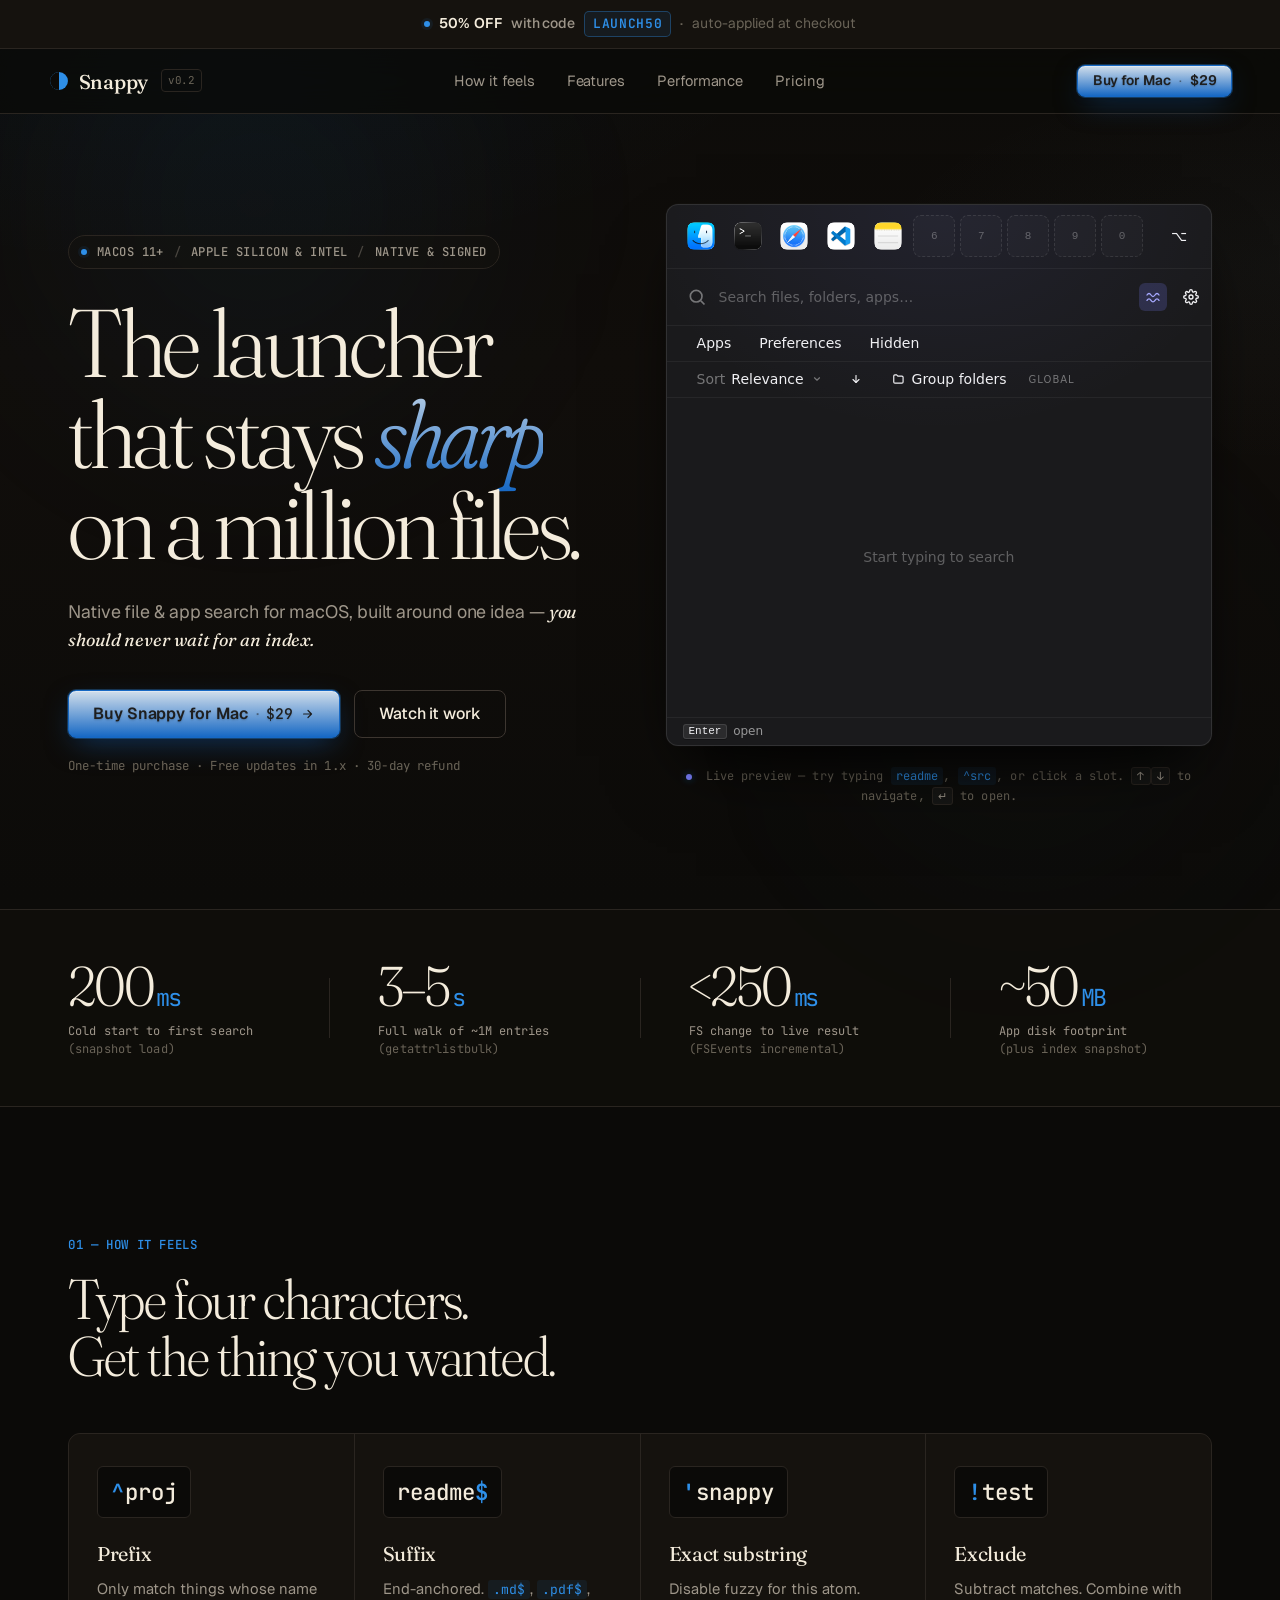
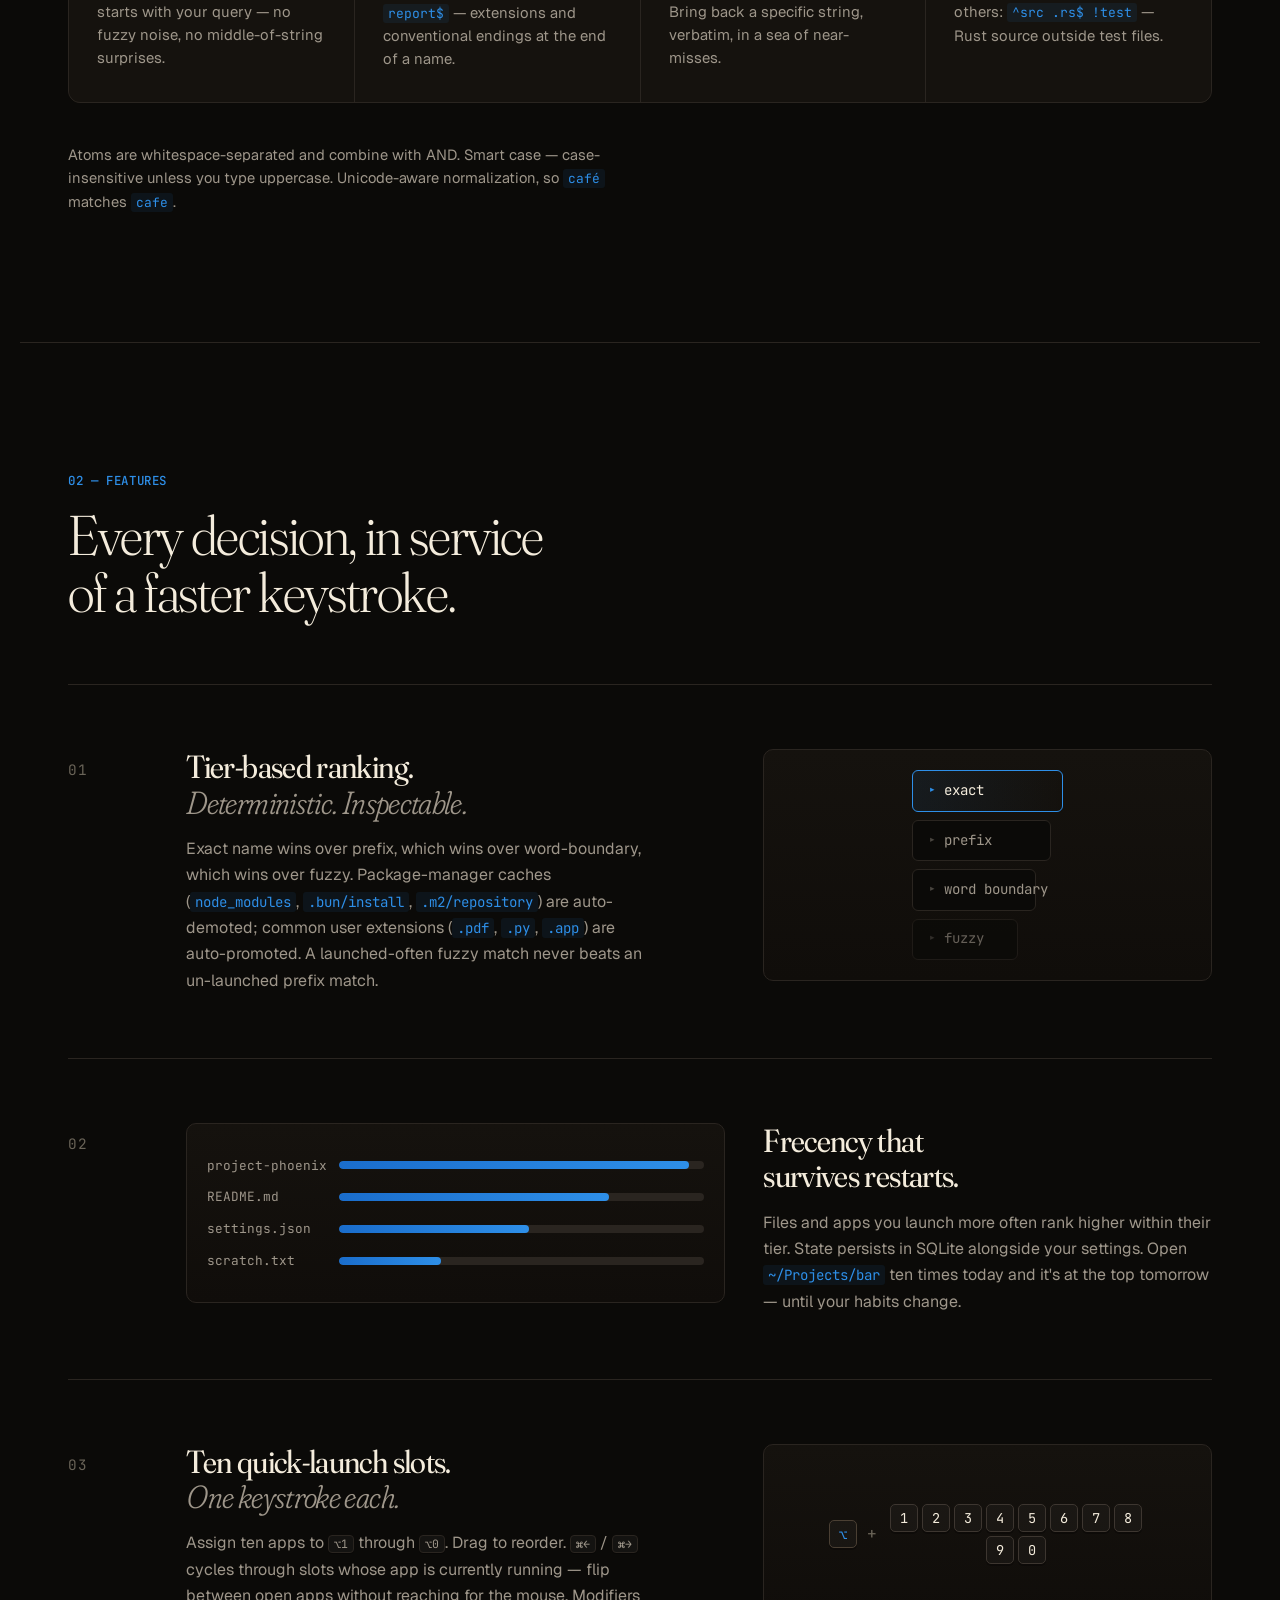
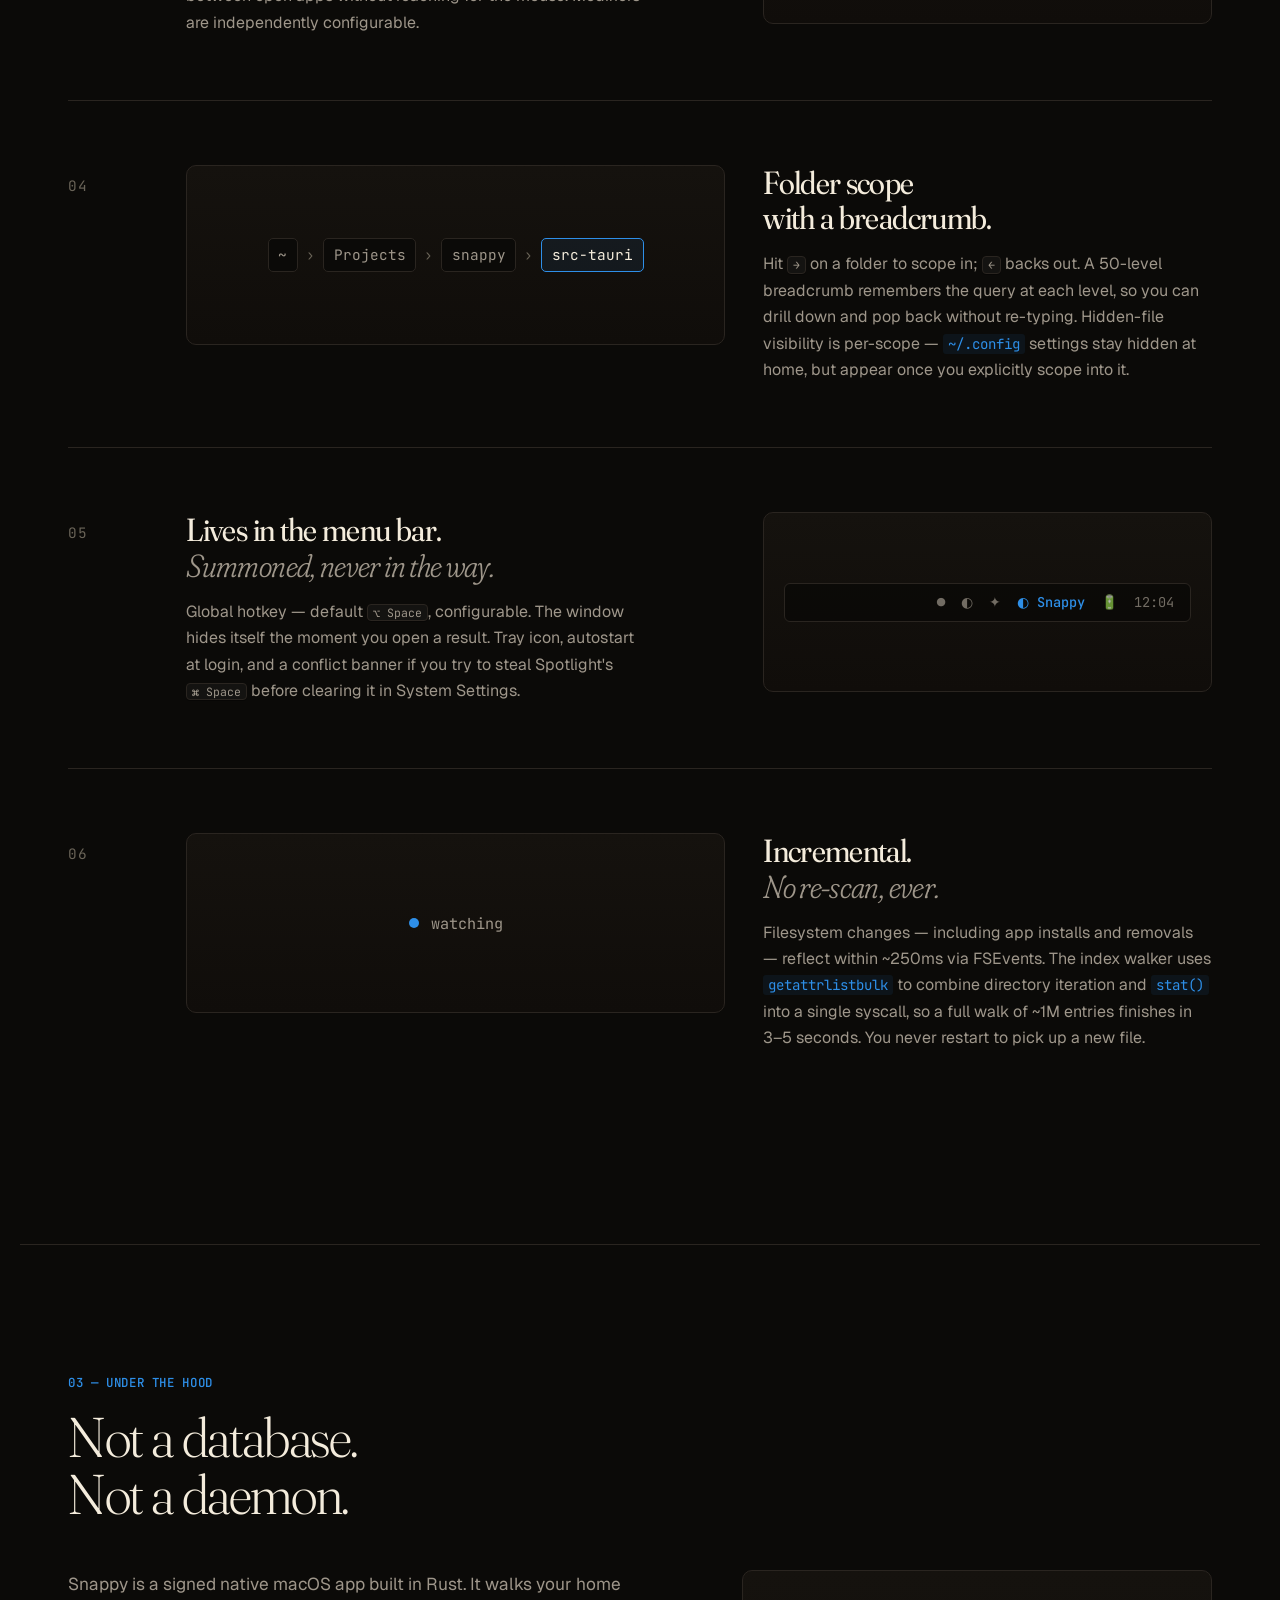
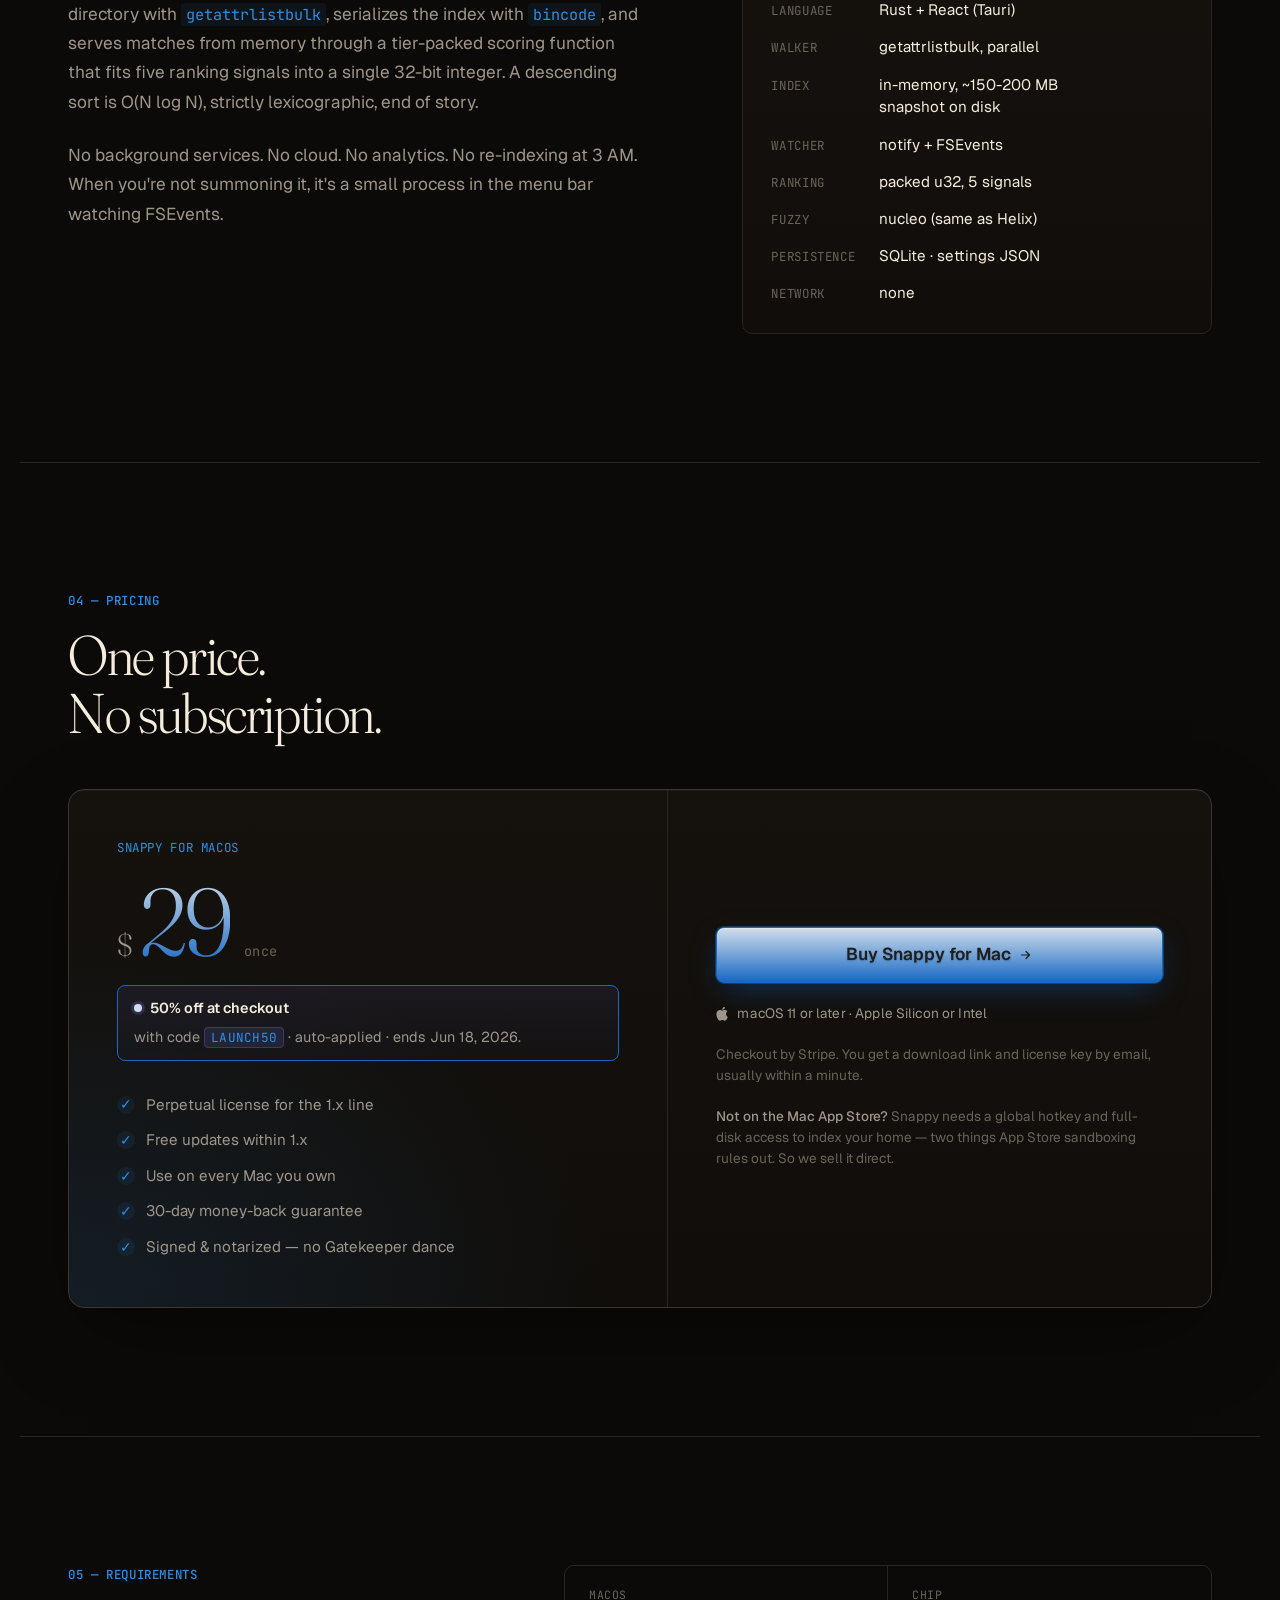
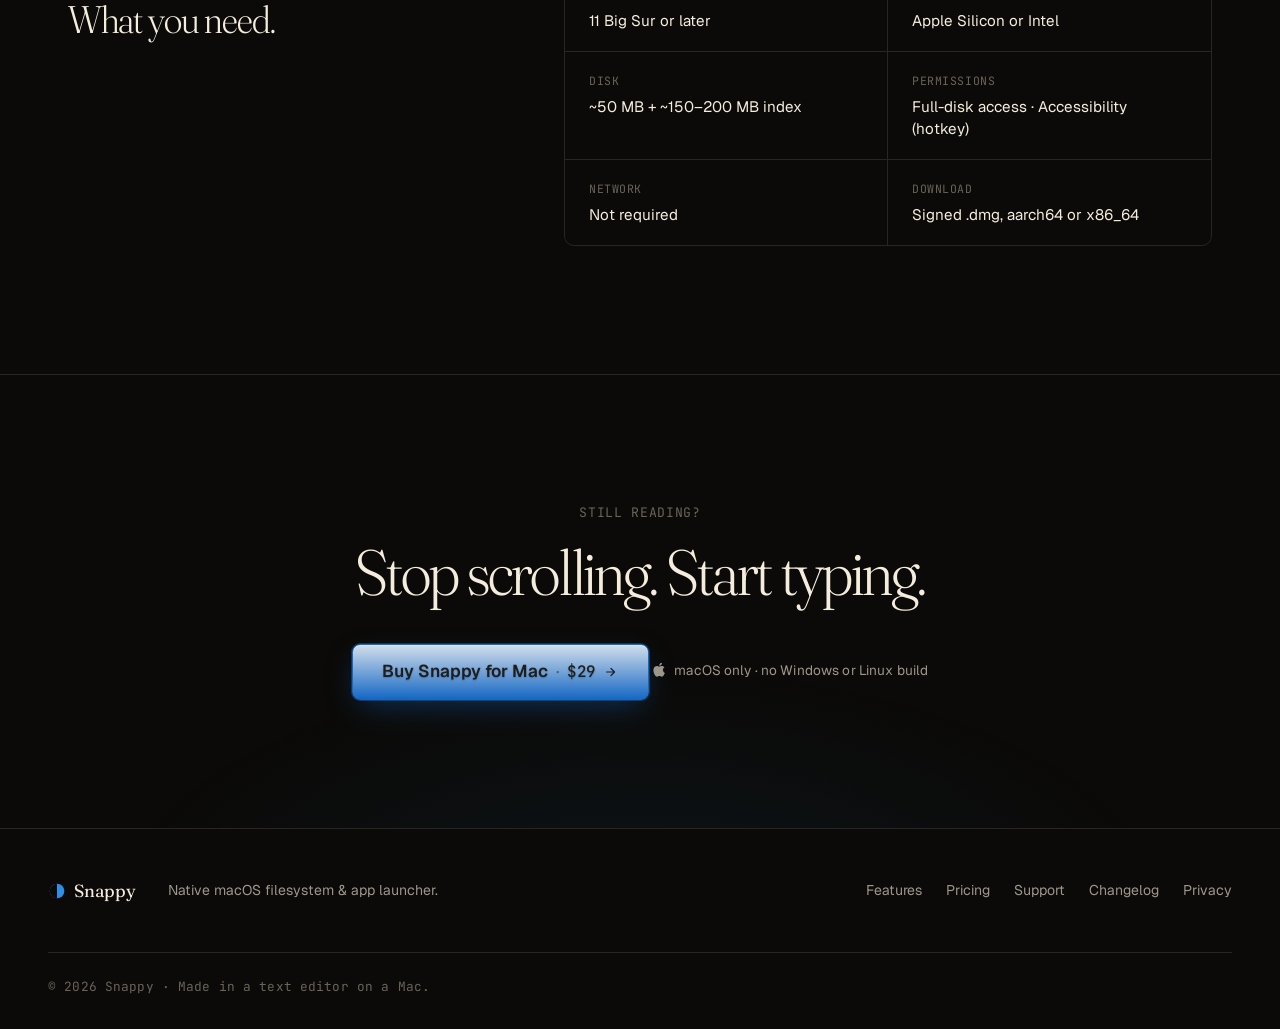
==== commit 548bd712: "Make macOS-only platform explicit on both Buy CTAs The pricing card's primary Buy button and the fin" ====
--- a/snappy/index.html
+++ b/snappy/index.html
@@ -7,6 +7,15 @@
 <meta name="description" content="Native macOS filesystem and application launcher. Instant on million-file home directories. Built with Tauri." />
 <meta property="og:title" content="Snappy — Instant file &amp; app search for macOS" />
 <meta property="og:description" content="Native macOS filesystem and application launcher. Instant on million-file home directories." />
+<meta property="og:type" content="website" />
+<meta property="og:url" content="https://pixelwisdom.ca/snappy/" />
+<meta property="og:image" content="https://pixelwisdom.ca/snappy/og.png" />
+<meta property="og:image:width" content="1200" />
+<meta property="og:image:height" content="630" />
+<meta name="twitter:card" content="summary_large_image" />
+<meta name="twitter:title" content="Snappy — Instant file &amp; app search for macOS" />
+<meta name="twitter:description" content="Native macOS filesystem and application launcher. Instant on million-file home directories." />
+<meta name="twitter:image" content="https://pixelwisdom.ca/snappy/og.png" />
 <link rel="icon" href="data:image/svg+xml;utf8,%3Csvg xmlns='http://www.w3.org/2000/svg' viewBox='0 0 64 64'%3E%3Ccircle cx='32' cy='32' r='26' fill='%232e8fe8'/%3E%3Cpath d='M32 6a26 26 0 1 0 0 52z' fill='%230c0c0e'/%3E%3C/svg%3E" />
 <link rel="preconnect" href="https://fonts.googleapis.com" />
 <link rel="preconnect" href="https://fonts.gstatic.com" crossorigin />
@@ -18,7 +27,7 @@
 <div class="glow glow-tl" aria-hidden="true"></div>
 <div class="glow glow-br" aria-hidden="true"></div>
 
-<div class="promo-banner" hidden>
+<div class="promo-banner">
   <span class="promo-banner-dot" aria-hidden="true"></span>
   <strong>50% OFF</strong>
   <span>with code</span>
@@ -43,7 +52,7 @@
     <a href="#pricing">Pricing</a>
   </nav>
   <a href="https://buy.stripe.com/cNi14p1mAfZDdtW1yK4ow00" class="btn btn-primary btn-sm">
-    <span>Buy</span><span class="btn-sep">·</span><span>$29</span>
+    <span>Buy for Mac</span><span class="btn-sep">·</span><span>$29</span>
   </a>
 </header>
 
@@ -71,7 +80,7 @@
     </p>
     <div class="cta-row">
       <a href="https://buy.stripe.com/cNi14p1mAfZDdtW1yK4ow00" class="btn btn-primary btn-lg">
-        <span>Buy Snappy</span>
+        <span>Buy Snappy for Mac</span>
         <span class="btn-sep">·</span>
         <span class="btn-price">$29</span>
         <svg class="btn-arrow" viewBox="0 0 16 16" aria-hidden="true"><path d="M3 8h9m0 0L8 4m4 4l-4 4" stroke="currentColor" stroke-width="1.4" fill="none" stroke-linecap="round" stroke-linejoin="round"/></svg>
@@ -443,7 +452,7 @@
         <span class="price-amount">29</span>
         <span class="price-once">once</span>
       </div>
-      <p class="price-promo" hidden>
+      <p class="price-promo">
         <span class="promo-dot" aria-hidden="true"></span>
         <strong>50% off at checkout</strong>
         <span>with code <code>LAUNCH50</code> · auto-applied · ends Jun 18, 2026.</span>
@@ -458,9 +467,13 @@
     </div>
     <div class="price-right">
       <a href="https://buy.stripe.com/cNi14p1mAfZDdtW1yK4ow00" class="btn btn-primary btn-xl btn-block">
-        <span>Buy Snappy</span>
+        <span>Buy Snappy for Mac</span>
         <svg class="btn-arrow" viewBox="0 0 16 16" aria-hidden="true"><path d="M3 8h9m0 0L8 4m4 4l-4 4" stroke="currentColor" stroke-width="1.4" fill="none" stroke-linecap="round" stroke-linejoin="round"/></svg>
       </a>
+      <p class="price-platform">
+        <svg class="apple-glyph" viewBox="0 0 24 24" fill="currentColor" aria-hidden="true"><path d="M17.05 12.04c-.03-3.02 2.47-4.48 2.58-4.55-1.41-2.06-3.6-2.34-4.38-2.37-1.86-.19-3.64 1.1-4.59 1.1-.95 0-2.42-1.08-3.98-1.05-2.04.03-3.93 1.19-4.98 3.02-2.13 3.7-.54 9.16 1.52 12.17 1.01 1.47 2.21 3.12 3.78 3.06 1.52-.06 2.09-.98 3.93-.98 1.84 0 2.35.98 3.96.95 1.64-.03 2.67-1.5 3.66-2.98 1.16-1.71 1.64-3.36 1.66-3.45-.04-.02-3.18-1.22-3.22-4.82M14.22 3.2c.83-1 1.39-2.39 1.24-3.78-1.2.05-2.65.8-3.51 1.8-.77.89-1.44 2.3-1.26 3.66 1.34.1 2.7-.68 3.53-1.68"/></svg>
+        <span>macOS 11 or later · Apple Silicon or Intel</span>
+      </p>
       <p class="price-note">
         Checkout by Stripe. You get a download link and license key
         by email, usually within a minute.
@@ -497,11 +510,15 @@
   <p class="final-quiet">Still reading?</p>
   <h2 class="final-head">Stop scrolling. Start typing.</h2>
   <a href="https://buy.stripe.com/cNi14p1mAfZDdtW1yK4ow00" class="btn btn-primary btn-xl">
-    <span>Buy Snappy</span>
+    <span>Buy Snappy for Mac</span>
     <span class="btn-sep">·</span>
     <span class="btn-price">$29</span>
     <svg class="btn-arrow" viewBox="0 0 16 16" aria-hidden="true"><path d="M3 8h9m0 0L8 4m4 4l-4 4" stroke="currentColor" stroke-width="1.4" fill="none" stroke-linecap="round" stroke-linejoin="round"/></svg>
   </a>
+  <p class="final-platform">
+    <svg class="apple-glyph" viewBox="0 0 24 24" fill="currentColor" aria-hidden="true"><path d="M17.05 12.04c-.03-3.02 2.47-4.48 2.58-4.55-1.41-2.06-3.6-2.34-4.38-2.37-1.86-.19-3.64 1.1-4.59 1.1-.95 0-2.42-1.08-3.98-1.05-2.04.03-3.93 1.19-4.98 3.02-2.13 3.7-.54 9.16 1.52 12.17 1.01 1.47 2.21 3.12 3.78 3.06 1.52-.06 2.09-.98 3.93-.98 1.84 0 2.35.98 3.96.95 1.64-.03 2.67-1.5 3.66-2.98 1.16-1.71 1.64-3.36 1.66-3.45-.04-.02-3.18-1.22-3.22-4.82M14.22 3.2c.83-1 1.39-2.39 1.24-3.78-1.2.05-2.65.8-3.51 1.8-.77.89-1.44 2.3-1.26 3.66 1.34.1 2.7-.68 3.53-1.68"/></svg>
+    <span>macOS only · no Windows or Linux build</span>
+  </p>
 </section>
 
 </main>
@@ -531,21 +548,13 @@
 
 <script src="script.js"></script>
 <script>
-  // Launch promo gate: the discount code is auto-applied only when the
-  // page is loaded from a /launch-promo path. Keeps the main URL at
-  // list price; partners / campaign links point at /launch-promo/ to
-  // unlock 50% off.
-  (function () {
-    if (!/\/launch-promo(\/|$)/.test(location.pathname)) return;
-    document
-      .querySelectorAll(".price-promo[hidden], .promo-banner[hidden]")
-      .forEach((el) => el.removeAttribute("hidden"));
-    document.querySelectorAll('a[href*="buy.stripe.com"]').forEach((a) => {
-      const url = new URL(a.href);
-      url.searchParams.set("prefilled_promo_code", "LAUNCH50");
-      a.href = url.toString();
-    });
-  })();
+  // Launch promo: append the discount code to all Stripe Buy links so it
+  // auto-applies at checkout.
+  document.querySelectorAll('a[href*="buy.stripe.com"]').forEach((a) => {
+    const url = new URL(a.href);
+    url.searchParams.set("prefilled_promo_code", "LAUNCH50");
+    a.href = url.toString();
+  });
 </script>
 </body>
 </html>
--- a/snappy/styles.css
+++ b/snappy/styles.css
@@ -1395,7 +1395,7 @@
   font-weight: 300;
   color: var(--text-dim);
 }
-.price-promo {
+.price-promo:not([hidden]) {
   display: flex;
   align-items: baseline;
   flex-wrap: wrap;
@@ -1427,7 +1427,7 @@
 /* /launch-promo top banner — revealed by inline script when the path
    matches. Editorial dark band matching the page palette; the code
    pill and "50% OFF" carry the only color. */
-.promo-banner {
+.promo-banner:not([hidden]) {
   display: flex;
   align-items: center;
   justify-content: center;
@@ -1553,6 +1553,28 @@
 .price-why strong {
   color: var(--text-dim);
   font-weight: 500;
+}
+
+/* Platform badge — makes macOS-only unmistakable near each Buy button */
+.price-platform,
+.final-platform {
+  display: inline-flex;
+  align-items: center;
+  gap: 0.45rem;
+  margin: 0;
+  font-size: 0.85rem;
+  color: var(--text-dim);
+  letter-spacing: 0.01em;
+}
+.final-platform {
+  justify-content: center;
+  margin-top: 1rem;
+}
+.apple-glyph {
+  width: 14px;
+  height: 14px;
+  flex: none;
+  color: var(--text-dim);
 }
 
 @media (max-width: 860px) {
